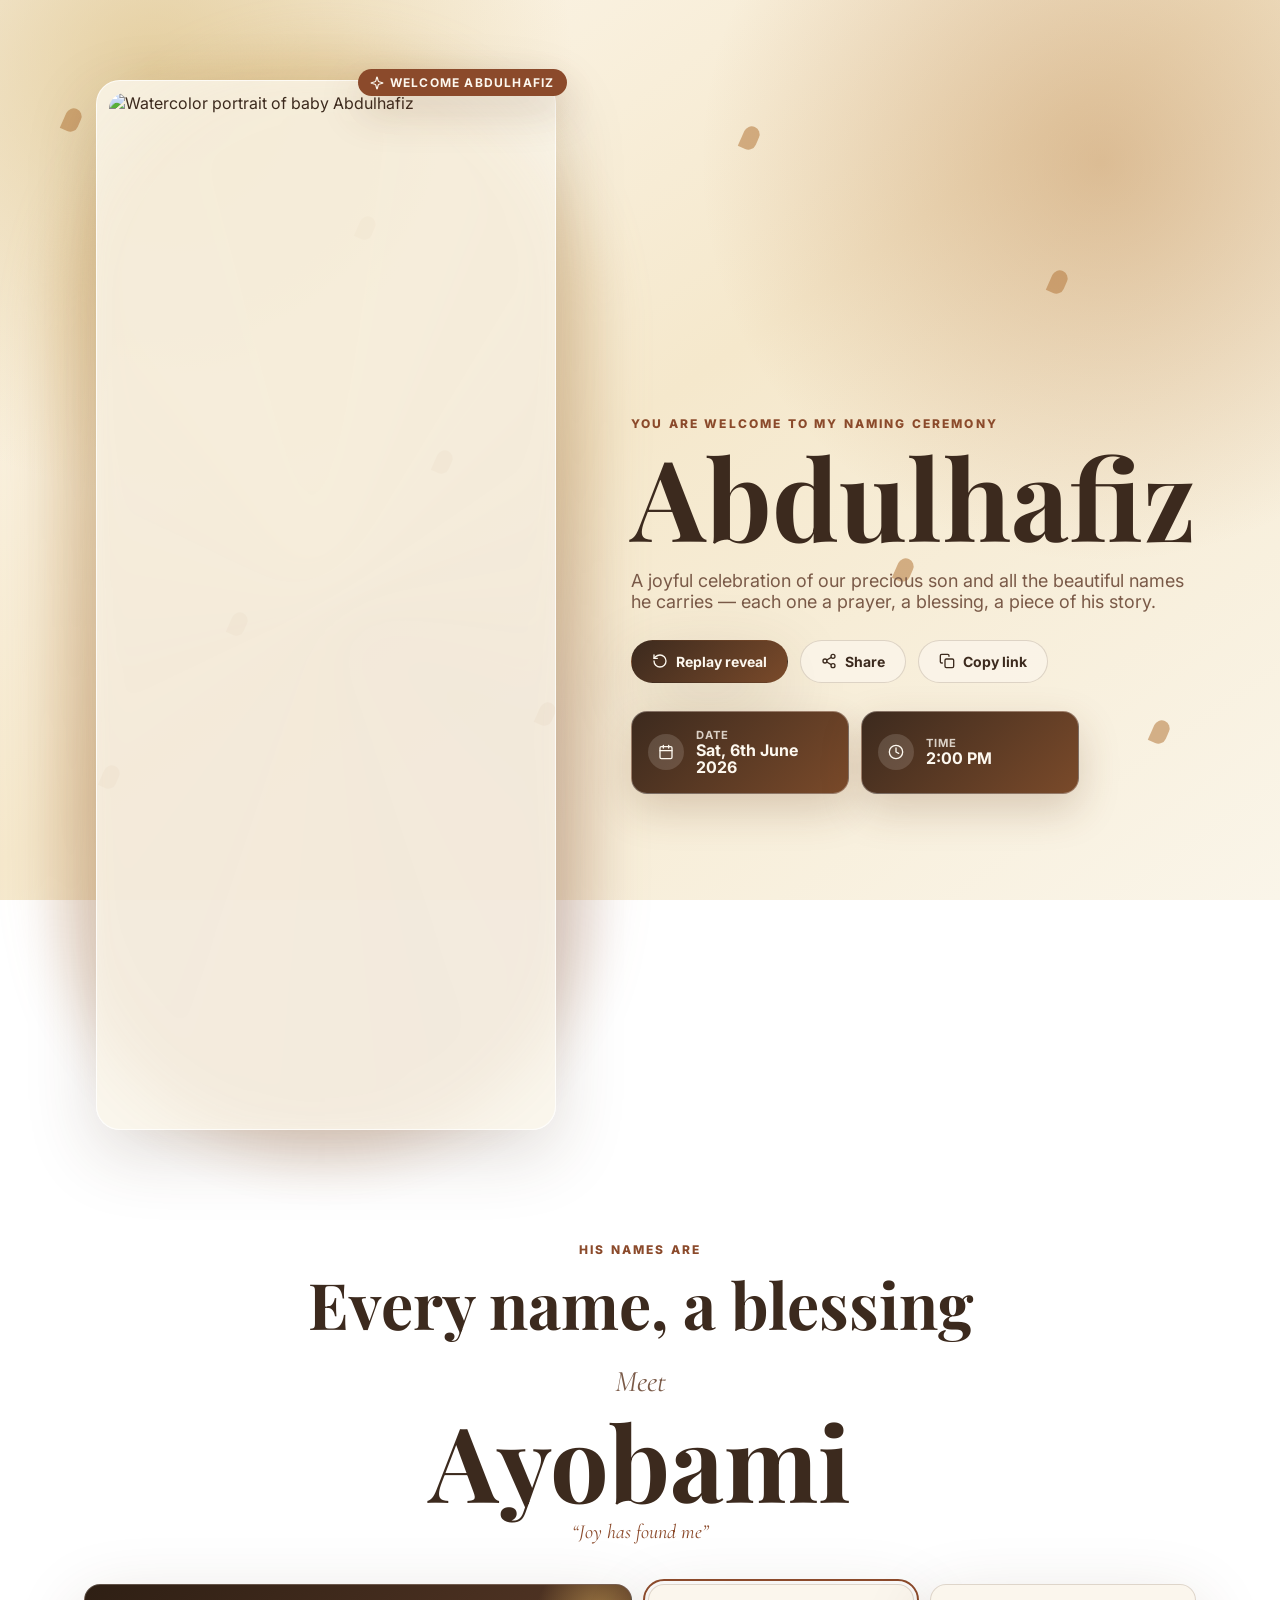
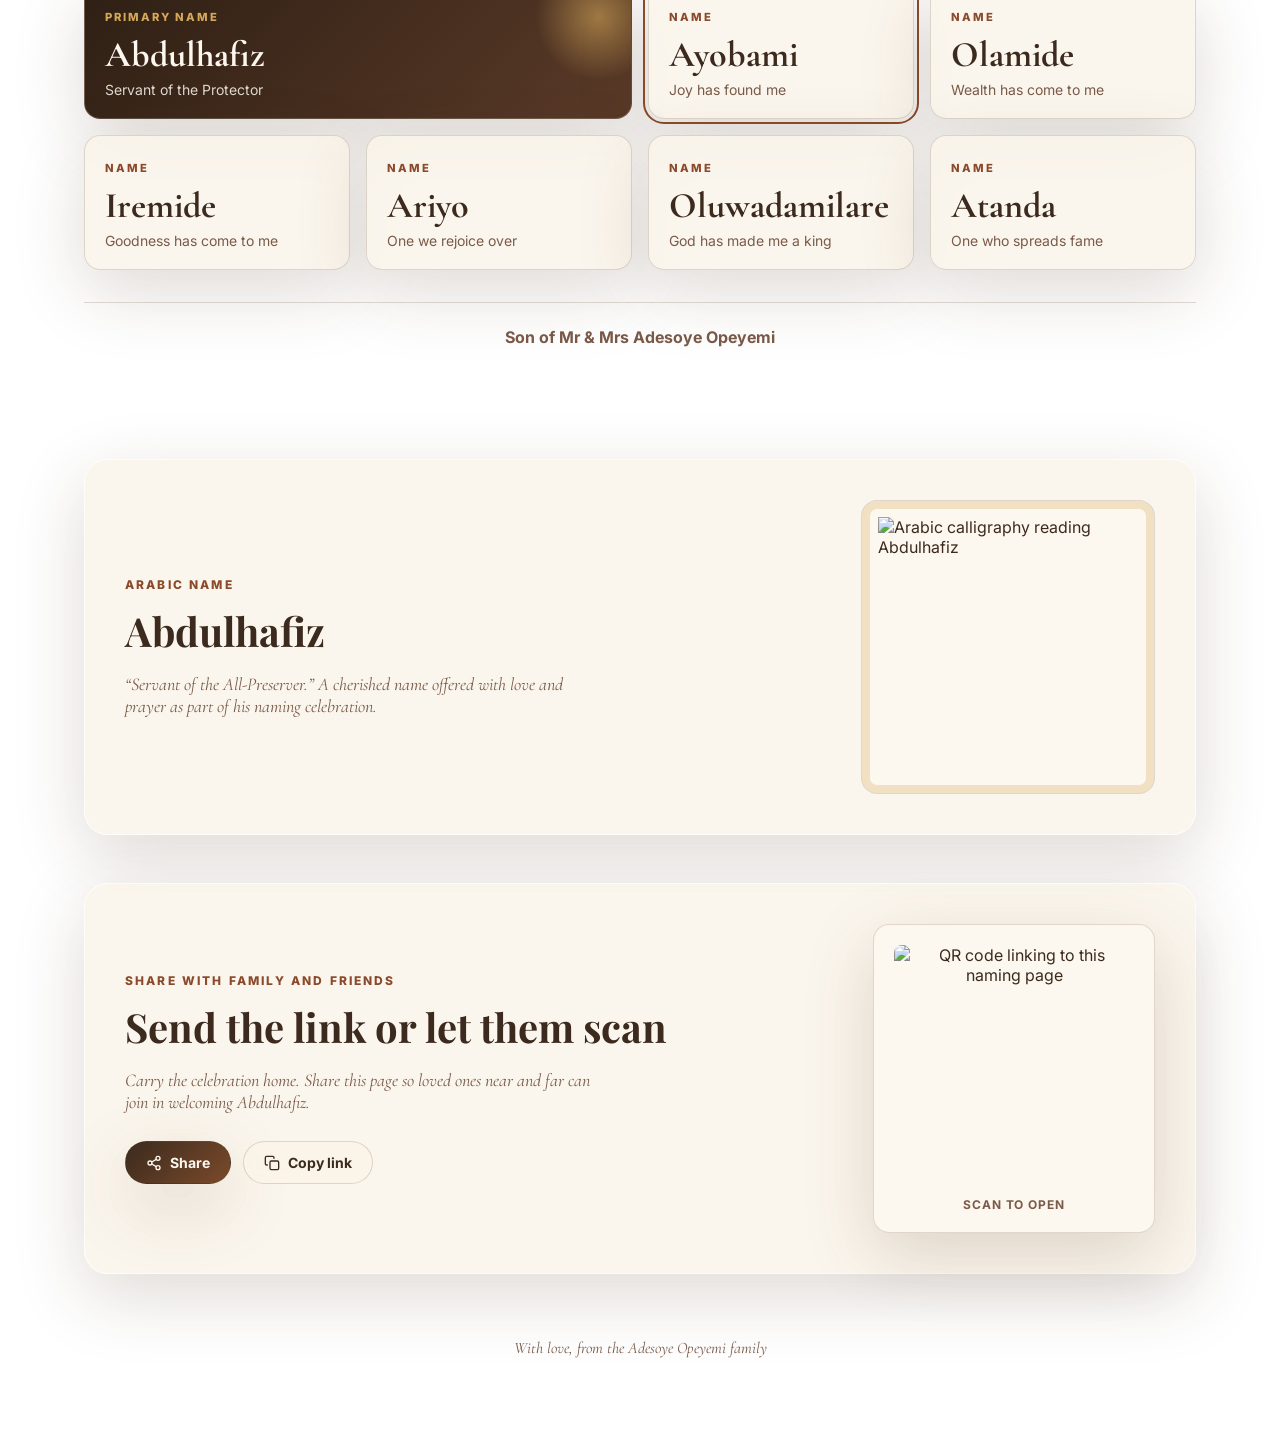
==== index.html @ 9ccbee79 "Add files via upload" ====
<!doctype html>
<html lang="en">
  <head>
    <meta charset="utf-8" />
    <meta name="viewport" content="width=device-width, initial-scale=1" />
    <title>Abdulhafiz — A Naming Ceremony</title>
    <meta name="description" content="You are welcome to Abdulhafiz's naming ceremony. Discover every beautiful name he carries." />
    <meta property="og:title" content="Abdulhafiz — A Naming Ceremony" />
    <meta property="og:description" content="Celebrating our precious son and all the beautiful names he carries." />
    <meta property="og:type" content="website" />

    <link rel="preconnect" href="https://fonts.googleapis.com" />
    <link rel="preconnect" href="https://fonts.gstatic.com" crossorigin />
    <link rel="stylesheet" href="https://fonts.googleapis.com/css2?family=Cormorant+Garamond:wght@500;600;700&family=Inter:wght@400;500;600;700;800&family=Playfair+Display:wght@600;700;800&display=swap" />
    <link rel="stylesheet" href="styles.css" />
  </head>
  <body>
    <main class="page">
      <!-- floating petals -->
      <div class="petals" aria-hidden="true">
        <span class="petal" style="left:5%;top:12%;animation-delay:0s"></span>
        <span class="petal" style="left:18%;top:68%;animation-delay:-3s"></span>
        <span class="petal" style="left:28%;top:24%;animation-delay:-8s"></span>
        <span class="petal" style="left:42%;top:78%;animation-delay:-2s"></span>
        <span class="petal" style="left:58%;top:14%;animation-delay:-6s"></span>
        <span class="petal" style="left:70%;top:62%;animation-delay:-1s"></span>
        <span class="petal" style="left:82%;top:30%;animation-delay:-5s"></span>
        <span class="petal" style="left:90%;top:80%;animation-delay:-9s"></span>
        <span class="petal" style="left:34%;top:50%;animation-delay:-4s"></span>
        <span class="petal" style="left:8%;top:85%;animation-delay:-7s"></span>
      </div>

      <div class="container">
        <!-- HERO -->
        <section class="hero">
          <div class="portrait anim-float-in">
            <div class="portrait-ring anim-ring" aria-hidden="true"></div>
            <div class="portrait-card">
              <img src="assets/baby-portrait.jpg" alt="Watercolor portrait of baby Abdulhafiz" width="768" height="1024" />
              <div class="welcome-badge">
                <svg viewBox="0 0 24 24" fill="none" stroke="currentColor" stroke-width="2" stroke-linecap="round" stroke-linejoin="round" width="14" height="14"><path d="M9.937 15.5A2 2 0 0 0 8.5 14.063l-6.135-1.582a.5.5 0 0 1 0-.962L8.5 9.936A2 2 0 0 0 9.937 8.5l1.582-6.135a.5.5 0 0 1 .963 0L14.063 8.5A2 2 0 0 0 15.5 9.937l6.135 1.581a.5.5 0 0 1 0 .964L15.5 14.063a2 2 0 0 0-1.437 1.437l-1.582 6.135a.5.5 0 0 1-.963 0z"/></svg>
                Welcome Abdulhafiz
              </div>
            </div>
          </div>

          <div class="hero-copy anim-fade-up" style="animation-delay:240ms">
            <p class="eyebrow">You are welcome to my naming ceremony</p>
            <h1 class="hero-title">Abdulhafiz</h1>
            <p class="lede">
              A joyful celebration of our precious son and all the beautiful names he carries —
              each one a prayer, a blessing, a piece of his story.
            </p>

            <div class="cta-row">
              <button id="replayBtn" class="btn btn-primary">
                <svg viewBox="0 0 24 24" fill="none" stroke="currentColor" stroke-width="2" stroke-linecap="round" stroke-linejoin="round" width="16" height="16"><path d="M3 12a9 9 0 1 0 9-9 9.75 9.75 0 0 0-6.74 2.74L3 8"/><path d="M3 3v5h5"/></svg>
                Replay reveal
              </button>
              <button id="shareBtn" class="btn btn-ghost">
                <svg viewBox="0 0 24 24" fill="none" stroke="currentColor" stroke-width="2" stroke-linecap="round" stroke-linejoin="round" width="16" height="16"><circle cx="18" cy="5" r="3"/><circle cx="6" cy="12" r="3"/><circle cx="18" cy="19" r="3"/><line x1="8.59" y1="13.51" x2="15.42" y2="17.49"/><line x1="15.41" y1="6.51" x2="8.59" y2="10.49"/></svg>
                Share
              </button>
              <button id="copyBtn" class="btn btn-ghost">
                <svg viewBox="0 0 24 24" fill="none" stroke="currentColor" stroke-width="2" stroke-linecap="round" stroke-linejoin="round" width="16" height="16"><rect x="9" y="9" width="13" height="13" rx="2" ry="2"/><path d="M5 15H4a2 2 0 0 1-2-2V4a2 2 0 0 1 2-2h9a2 2 0 0 1 2 2v1"/></svg>
                Copy link
              </button>
            </div>

            <div class="event-row">
              <div class="event-chip">
                <span class="event-icon">
                  <svg viewBox="0 0 24 24" fill="none" stroke="currentColor" stroke-width="2" stroke-linecap="round" stroke-linejoin="round" width="16" height="16"><rect x="3" y="4" width="18" height="18" rx="2"/><path d="M16 2v4M8 2v4M3 10h18"/></svg>
                </span>
                <div>
                  <span class="event-label">Date</span>
                  <strong class="event-value">Sat, 6th June 2026</strong>
                </div>
              </div>
              <div class="event-chip">
                <span class="event-icon">
                  <svg viewBox="0 0 24 24" fill="none" stroke="currentColor" stroke-width="2" stroke-linecap="round" stroke-linejoin="round" width="16" height="16"><circle cx="12" cy="12" r="10"/><polyline points="12 6 12 12 16 14"/></svg>
                </span>
                <div>
                  <span class="event-label">Time</span>
                  <strong class="event-value">2:00 PM</strong>
                </div>
              </div>
            </div>
          </div>
        </section>

        <!-- NAMES -->
        <section class="names-section" aria-labelledby="names-title">
          <div class="section-head">
            <p class="eyebrow">His names are</p>
            <h2 id="names-title" class="section-title">Every name, a blessing</h2>
          </div>

          <div class="name-spotlight" aria-live="polite">
            <span class="meet">Meet</span>
            <strong id="activeName" class="active-name anim-name-pop">Abdulhafiz</strong>
            <span id="activeMeaning" class="active-meaning anim-fade-up">&ldquo;Servant of the Protector&rdquo;</span>
          </div>

          <div id="nameGrid" class="name-grid"></div>

          <p class="parents">Son of Mr &amp; Mrs Adesoye Opeyemi</p>
        </section>

        <!-- ARABIC -->
        <section class="card-section anim-fade-up" aria-labelledby="arabic-title">
          <div>
            <p class="eyebrow">Arabic name</p>
            <h2 id="arabic-title" class="card-title">Abdulhafiz</h2>
            <p class="card-lede">
              &ldquo;Servant of the All-Preserver.&rdquo; A cherished name offered with love and prayer
              as part of his naming celebration.
            </p>
          </div>
          <figure class="arabic-figure">
            <img src="assets/arabic-name.jpg" alt="Arabic calligraphy reading Abdulhafiz" width="260" height="260" loading="lazy" />
          </figure>
        </section>

        <!-- SHARE / QR -->
        <section class="card-section anim-fade-up" aria-labelledby="share-title">
          <div>
            <p class="eyebrow">Share with family and friends</p>
            <h2 id="share-title" class="card-title">Send the link or let them scan</h2>
            <p class="card-lede">
              Carry the celebration home. Share this page so loved ones near and far can join in
              welcoming Abdulhafiz.
            </p>
            <div class="cta-row">
              <button id="shareBtn2" class="btn btn-primary">
                <svg viewBox="0 0 24 24" fill="none" stroke="currentColor" stroke-width="2" stroke-linecap="round" stroke-linejoin="round" width="16" height="16"><circle cx="18" cy="5" r="3"/><circle cx="6" cy="12" r="3"/><circle cx="18" cy="19" r="3"/><line x1="8.59" y1="13.51" x2="15.42" y2="17.49"/><line x1="15.41" y1="6.51" x2="8.59" y2="10.49"/></svg>
                Share
              </button>
              <button id="copyBtn2" class="btn btn-ghost">
                <svg viewBox="0 0 24 24" fill="none" stroke="currentColor" stroke-width="2" stroke-linecap="round" stroke-linejoin="round" width="16" height="16"><rect x="9" y="9" width="13" height="13" rx="2" ry="2"/><path d="M5 15H4a2 2 0 0 1-2-2V4a2 2 0 0 1 2-2h9a2 2 0 0 1 2 2v1"/></svg>
                Copy link
              </button>
            </div>
          </div>
          <div class="qr-card">
            <img id="qrImg" alt="QR code linking to this naming page" width="240" height="240" loading="lazy" />
            <p class="qr-caption">Scan to open</p>
          </div>
        </section>

        <footer class="footer">
          <p>With love, from the Adesoye Opeyemi family</p>
        </footer>
      </div>

      <!-- toast -->
      <div id="toast" class="toast" role="status" aria-live="polite"></div>
    </main>

    <script src="script.js"></script>
  </body>
</html>
---- styles.css ----
/* ============================================================
   Abdulhafiz — A Naming Ceremony  |  styles.css
   GitHub Pages safe: all oklch() replaced with hex / rgba
   ============================================================ */

:root {
  --radius: 1rem;

  /* oklch(0.985 0.025 85)  → warm cream */
  --background: #fdf8ef;
  /* oklch(0.28 0.04 40)    → deep brown-ink */
  --foreground: #3c2a1e;
  /* oklch(0.98 0.018 80)   → card cream */
  --card: #faf5e9;
  /* oklch(0.62 0.16 35)    → warm brown-primary */
  --primary: #8b4a2b;
  /* oklch(0.985 0.02 85)   → primary foreground */
  --primary-foreground: #fdf8ef;
  /* oklch(0.86 0.13 90)    → golden secondary */
  --secondary: #d4a85a;
  /* oklch(0.48 0.04 40)    → muted text */
  --muted-foreground: #7a5a48;
  /* oklch(0.5 0.04 40 / 0.18) → border */
  --border: rgba(90, 60, 40, 0.18);
  --ink: #3c2a1e;
  --cream: #fdf8ef;

  --gradient-warm: linear-gradient(145deg, #fdf8ef 0%, #f5e8cc 48%, #faf5e9 100%);
  --gradient-ink: linear-gradient(135deg, #3c2a1e 0%, #7a4a2a 100%);
  --gradient-featured: linear-gradient(135deg, #2e1f14 0%, #5a3a28 100%);
  --shadow-soft: 0 22px 70px rgba(80, 50, 30, 0.18);
  --shadow-warm: 0 16px 40px rgba(110, 65, 30, 0.22);

  --font-display: "Playfair Display", Georgia, serif;
  --font-serif: "Cormorant Garamond", Georgia, serif;
  --font-sans: Inter, system-ui, sans-serif;
}

* { box-sizing: border-box; }
html, body { margin: 0; padding: 0; }

body {
  min-height: 100vh;
  font-family: var(--font-sans);
  color: var(--foreground);
  background:
    radial-gradient(circle at 12% 8%, rgba(210, 175, 100, 0.55), transparent 420px),
    radial-gradient(circle at 86% 18%, rgba(180, 120, 60, 0.40), transparent 400px),
    var(--gradient-warm);
  background-attachment: fixed;
  -webkit-font-smoothing: antialiased;
}

.page { position: relative; min-height: 100vh; overflow: hidden; }

.container {
  position: relative;
  z-index: 10;
  max-width: 72rem;
  margin: 0 auto;
  padding: 2.5rem 1.25rem;
}
@media (min-width: 640px)  { .container { padding: 3.5rem 1.25rem; } }
@media (min-width: 1024px) { .container { padding: 5rem 1.25rem; } }

.eyebrow {
  margin: 0 0 0.75rem;
  font-size: 0.75rem;
  font-weight: 800;
  letter-spacing: 0.18em;
  text-transform: uppercase;
  color: var(--primary);
}

/* ── HERO ── */
.hero {
  display: grid;
  grid-template-columns: 1fr;
  gap: 2.5rem;
  align-items: center;
}
@media (min-width: 1024px) {
  .hero { grid-template-columns: 1.05fr 1fr; gap: 4rem; }
}

.portrait { position: relative; order: 2; }
@media (min-width: 1024px) { .portrait { order: 1; } }

.portrait-ring {
  position: absolute;
  inset: -1.5rem;
  z-index: -1;
  border-radius: 9999px;
  background: conic-gradient(
    from 0deg,
    rgba(212, 168, 90, 0.35),
    rgba(139, 74, 43, 0.25),
    rgba(180, 120, 60, 0.30),
    rgba(212, 168, 90, 0.35)
  );
  filter: blur(28px);
}

.portrait-card {
  position: relative;
  margin: 0 auto;
  width: 100%;
  max-width: 460px;
  padding: 0.75rem;
  border: 1px solid rgba(255, 255, 255, 0.7);
  border-radius: 1.5rem;
  background: rgba(250, 245, 233, 0.85);
  backdrop-filter: blur(8px);
  -webkit-backdrop-filter: blur(8px);
  box-shadow: var(--shadow-soft);
}
.portrait-card img {
  width: 100%;
  aspect-ratio: 3 / 4;
  object-fit: cover;
  border-radius: 1rem;
  display: block;
}

.welcome-badge {
  position: absolute;
  top: -0.75rem;
  right: -0.75rem;
  display: inline-flex;
  align-items: center;
  gap: 0.375rem;
  padding: 0.375rem 0.75rem;
  border-radius: 9999px;
  background: var(--primary);
  color: var(--primary-foreground);
  font-size: 0.75rem;
  font-weight: 700;
  letter-spacing: 0.1em;
  text-transform: uppercase;
  box-shadow: var(--shadow-warm);
}

.hero-copy { order: 1; }
@media (min-width: 1024px) { .hero-copy { order: 2; } }

.hero-title {
  margin: 0;
  font-family: var(--font-display);
  font-size: clamp(3.2rem, 9vw, 7rem);
  font-weight: 700;
  line-height: 0.95;
  color: var(--ink);
}

.lede {
  margin: 1.25rem 0 0;
  max-width: 60ch;
  font-size: 1rem;
  color: var(--muted-foreground);
}
@media (min-width: 640px) { .lede { font-size: 1.125rem; } }

.cta-row {
  display: flex;
  flex-wrap: wrap;
  gap: 0.75rem;
  margin-top: 1.75rem;
}

.btn {
  display: inline-flex;
  align-items: center;
  gap: 0.5rem;
  padding: 0.75rem 1.25rem;
  border-radius: 9999px;
  font-size: 0.875rem;
  font-weight: 700;
  cursor: pointer;
  border: 1px solid transparent;
  transition: transform 0.18s ease, box-shadow 0.18s ease, background 0.18s ease;
  font-family: inherit;
}
.btn:hover  { transform: translateY(-2px); }
.btn:active { transform: translateY(0); }

.btn-primary {
  background: var(--gradient-ink);
  color: var(--cream);
  box-shadow: var(--shadow-soft);
}
.btn-primary:hover { box-shadow: var(--shadow-warm); }

.btn-ghost {
  background: rgba(250, 245, 233, 0.82);
  color: var(--foreground);
  border-color: var(--border);
  backdrop-filter: blur(8px);
  -webkit-backdrop-filter: blur(8px);
}
.btn-ghost:hover { background: var(--card); }

.event-row {
  display: grid;
  grid-template-columns: repeat(2, minmax(0, 1fr));
  gap: 0.75rem;
  margin-top: 1.75rem;
  max-width: 28rem;
}

.event-chip {
  display: flex;
  align-items: center;
  gap: 0.75rem;
  padding: 1rem;
  border-radius: 1rem;
  border: 1px solid rgba(255, 255, 255, 0.3);
  background: var(--gradient-ink);
  color: var(--cream);
  box-shadow: var(--shadow-warm);
}

.event-icon {
  display: grid;
  place-items: center;
  width: 2.25rem;
  height: 2.25rem;
  border-radius: 9999px;
  background: rgba(253, 248, 239, 0.15);
  flex-shrink: 0;
}

.event-label {
  display: block;
  font-size: 0.7rem;
  font-weight: 700;
  letter-spacing: 0.1em;
  text-transform: uppercase;
  opacity: 0.8;
}
.event-value {
  display: block;
  font-size: 0.875rem;
  font-weight: 700;
  line-height: 1.1;
}
@media (min-width: 640px) { .event-value { font-size: 1rem; } }

/* ── NAMES ── */
.names-section { margin-top: 5rem; }
@media (min-width: 640px) { .names-section { margin-top: 7rem; } }

.section-head { text-align: center; margin-bottom: 1.5rem; }
.section-title {
  margin: 0.5rem 0 0;
  font-family: var(--font-display);
  font-weight: 700;
  font-size: clamp(2.2rem, 5vw, 4rem);
  line-height: 1.1;
  color: var(--ink);
}

.name-spotlight {
  display: flex;
  flex-direction: column;
  align-items: center;
  text-align: center;
  gap: 0.5rem;
  margin-bottom: 2.5rem;
}

.meet {
  font-family: var(--font-serif);
  font-style: italic;
  color: var(--muted-foreground);
  font-size: 1.5rem;
}
@media (min-width: 640px) { .meet { font-size: 1.875rem; } }

.active-name {
  display: block;
  font-family: var(--font-display);
  font-weight: 700;
  font-size: clamp(3rem, 9vw, 6.5rem);
  line-height: 1;
  color: var(--ink);
}

.active-meaning {
  display: block;
  max-width: 28rem;
  font-family: var(--font-serif);
  font-style: italic;
  color: var(--primary);
  font-size: 1.125rem;
}
@media (min-width: 640px) { .active-meaning { font-size: 1.25rem; } }

.name-grid {
  display: grid;
  grid-template-columns: 1fr;
  gap: 1rem;
}
@media (min-width: 640px)  { .name-grid { grid-template-columns: repeat(2, 1fr); } }
@media (min-width: 1024px) { .name-grid { grid-template-columns: repeat(4, 1fr); } }

.name-card {
  position: relative;
  overflow: hidden;
  padding: 1.25rem;
  border-radius: 1rem;
  border: 1px solid var(--border);
  background: rgba(250, 245, 233, 0.82);
  color: var(--foreground);
  backdrop-filter: blur(8px);
  -webkit-backdrop-filter: blur(8px);
  box-shadow: var(--shadow-soft);
  transition: transform 0.2s ease;
}
.name-card:hover { transform: translateY(-4px); }

.name-card.primary {
  border-color: rgba(255, 255, 255, 0.2);
  color: var(--cream);
  background: var(--gradient-featured);
}
@media (min-width: 640px)  { .name-card.primary { grid-column: span 2; } }
@media (min-width: 1024px) { .name-card.primary { grid-column: span 2; } }

.name-card.active {
  outline: 2px solid var(--primary);
  outline-offset: 3px;
}

.name-card-eyebrow {
  font-size: 0.7rem;
  font-weight: 800;
  letter-spacing: 0.18em;
  text-transform: uppercase;
  color: var(--primary);
}
.name-card.primary .name-card-eyebrow { color: var(--secondary); }

.name-card-title {
  margin: 0.75rem 0 0;
  font-family: var(--font-serif);
  font-size: 1.875rem;
  line-height: 1;
  color: var(--ink);
}
@media (min-width: 640px) { .name-card-title { font-size: 2.25rem; } }
.name-card.primary .name-card-title { color: var(--cream); }

.name-card-meaning {
  margin: 0.5rem 0 0;
  font-size: 0.875rem;
  color: var(--muted-foreground);
}
.name-card.primary .name-card-meaning { color: rgba(253, 248, 239, 0.85); }

.name-card.primary::before {
  content: "";
  position: absolute;
  top: -2rem;
  right: -2rem;
  width: 8rem;
  height: 8rem;
  border-radius: 9999px;
  background: radial-gradient(circle, rgba(212, 168, 90, 0.6), transparent 70%);
  animation: shimmer 4s ease-in-out infinite;
}

.parents {
  margin: 2rem 0 0;
  padding-top: 1.5rem;
  border-top: 1px solid var(--border);
  text-align: center;
  font-weight: 700;
  color: var(--muted-foreground);
}

/* ── CARD SECTIONS (Arabic + Share) ── */
.card-section {
  display: grid;
  grid-template-columns: 1fr;
  gap: 2rem;
  align-items: center;
  margin-top: 3rem;
  padding: 1.5rem;
  border-radius: 1.5rem;
  border: 1px solid rgba(255, 255, 255, 0.6);
  background: rgba(250, 245, 233, 0.82);
  backdrop-filter: blur(8px);
  -webkit-backdrop-filter: blur(8px);
  box-shadow: var(--shadow-soft);
}
@media (min-width: 640px) { .card-section { padding: 2.5rem; } }
@media (min-width: 768px) { .card-section { grid-template-columns: 1fr auto; } }

.names-section + .card-section { margin-top: 5rem; }
@media (min-width: 640px) { .names-section + .card-section { margin-top: 7rem; } }

.card-title {
  margin: 0.5rem 0 0;
  font-family: var(--font-display);
  font-weight: 700;
  font-size: 2rem;
  color: var(--ink);
}
@media (min-width: 640px) { .card-title { font-size: 2.5rem; } }

.card-lede {
  margin: 1rem 0 0;
  max-width: 60ch;
  font-family: var(--font-serif);
  font-style: italic;
  color: var(--muted-foreground);
  font-size: 1.125rem;
}

.arabic-figure {
  margin: 0;
  justify-self: center;
  padding: 1rem;
  border-radius: 1rem;
  border: 1px solid var(--border);
  background: var(--cream);
  box-shadow: inset 0 0 0 8px rgba(212, 168, 90, 0.30);
}
.arabic-figure img {
  width: 220px;
  height: 220px;
  object-fit: contain;
  display: block;
}
@media (min-width: 640px) {
  .arabic-figure img { width: 260px; height: 260px; }
}

.qr-card {
  justify-self: center;
  padding: 1.25rem;
  border-radius: 1rem;
  border: 1px solid var(--border);
  background: var(--cream);
  text-align: center;
  box-shadow: var(--shadow-soft);
}
.qr-card img {
  width: 200px;
  height: 200px;
  border-radius: 0.5rem;
  display: block;
}
@media (min-width: 640px) {
  .qr-card img { width: 240px; height: 240px; }
}

.qr-caption {
  margin: 0.75rem 0 0;
  font-size: 0.75rem;
  font-weight: 700;
  letter-spacing: 0.08em;
  text-transform: uppercase;
  color: var(--muted-foreground);
}

.footer {
  margin-top: 4rem;
  text-align: center;
  color: var(--muted-foreground);
}
.footer p {
  margin: 0;
  font-family: var(--font-serif);
  font-style: italic;
  font-size: 1rem;
}

/* ── Floating Petals ── */
.petals {
  position: fixed;
  inset: 0;
  z-index: 0;
  pointer-events: none;
}
.petal {
  position: absolute;
  width: 16px;
  height: 24px;
  border-radius: 999px 999px 999px 0;
  background: rgba(180, 120, 60, 0.55);
  transform: rotate(24deg);
  animation: drift 12s linear infinite;
}

/* ── Toast ── */
.toast {
  position: fixed;
  top: 1.5rem;
  left: 50%;
  transform: translateX(-50%) translateY(-20px);
  padding: 0.75rem 1.25rem;
  border-radius: 9999px;
  background: var(--ink);
  color: var(--cream);
  font-size: 0.875rem;
  font-weight: 600;
  box-shadow: var(--shadow-warm);
  opacity: 0;
  pointer-events: none;
  transition: opacity 0.25s ease, transform 0.25s ease;
  z-index: 100;
}
.toast.show {
  opacity: 1;
  transform: translateX(-50%) translateY(0);
}

/* ── Keyframe Animations ── */
@keyframes float-in {
  from { opacity: 0; transform: translateY(34px) scale(0.96); }
  to   { opacity: 1; transform: translateY(0)    scale(1); }
}
@keyframes fade-up {
  from { opacity: 0; transform: translateY(18px); }
  to   { opacity: 1; transform: translateY(0); }
}
@keyframes name-pop {
  0%   { opacity: 0; transform: translateY(22px) scale(0.92); filter: blur(4px); }
  100% { opacity: 1; transform: translateY(0)    scale(1);    filter: blur(0); }
}
@keyframes drift {
  0%        { opacity: 0; transform: translate3d(0, -22px, 0) rotate(18deg); }
  16%, 78%  { opacity: 1; }
  100%      { opacity: 0; transform: translate3d(36px, 120px, 0) rotate(150deg); }
}
@keyframes shimmer {
  0%, 100% { opacity: 0.55; transform: scale(1); }
  50%      { opacity: 1;    transform: scale(1.08); }
}
@keyframes ring-rotate {
  to { transform: rotate(360deg); }
}

.anim-float-in { animation: float-in 780ms cubic-bezier(0.16, 1, 0.3, 1) both; }
.anim-fade-up  { animation: fade-up  700ms cubic-bezier(0.16, 1, 0.3, 1) both; }
.anim-name-pop { animation: name-pop 600ms cubic-bezier(0.16, 1, 0.3, 1) both; }
.anim-ring     { animation: ring-rotate 60s linear infinite; }

@media (prefers-reduced-motion: reduce) {
  *, *::before, *::after {
    animation-duration: 1ms !important;
    animation-iteration-count: 1 !important;
    transition-duration: 1ms !important;
  }
}
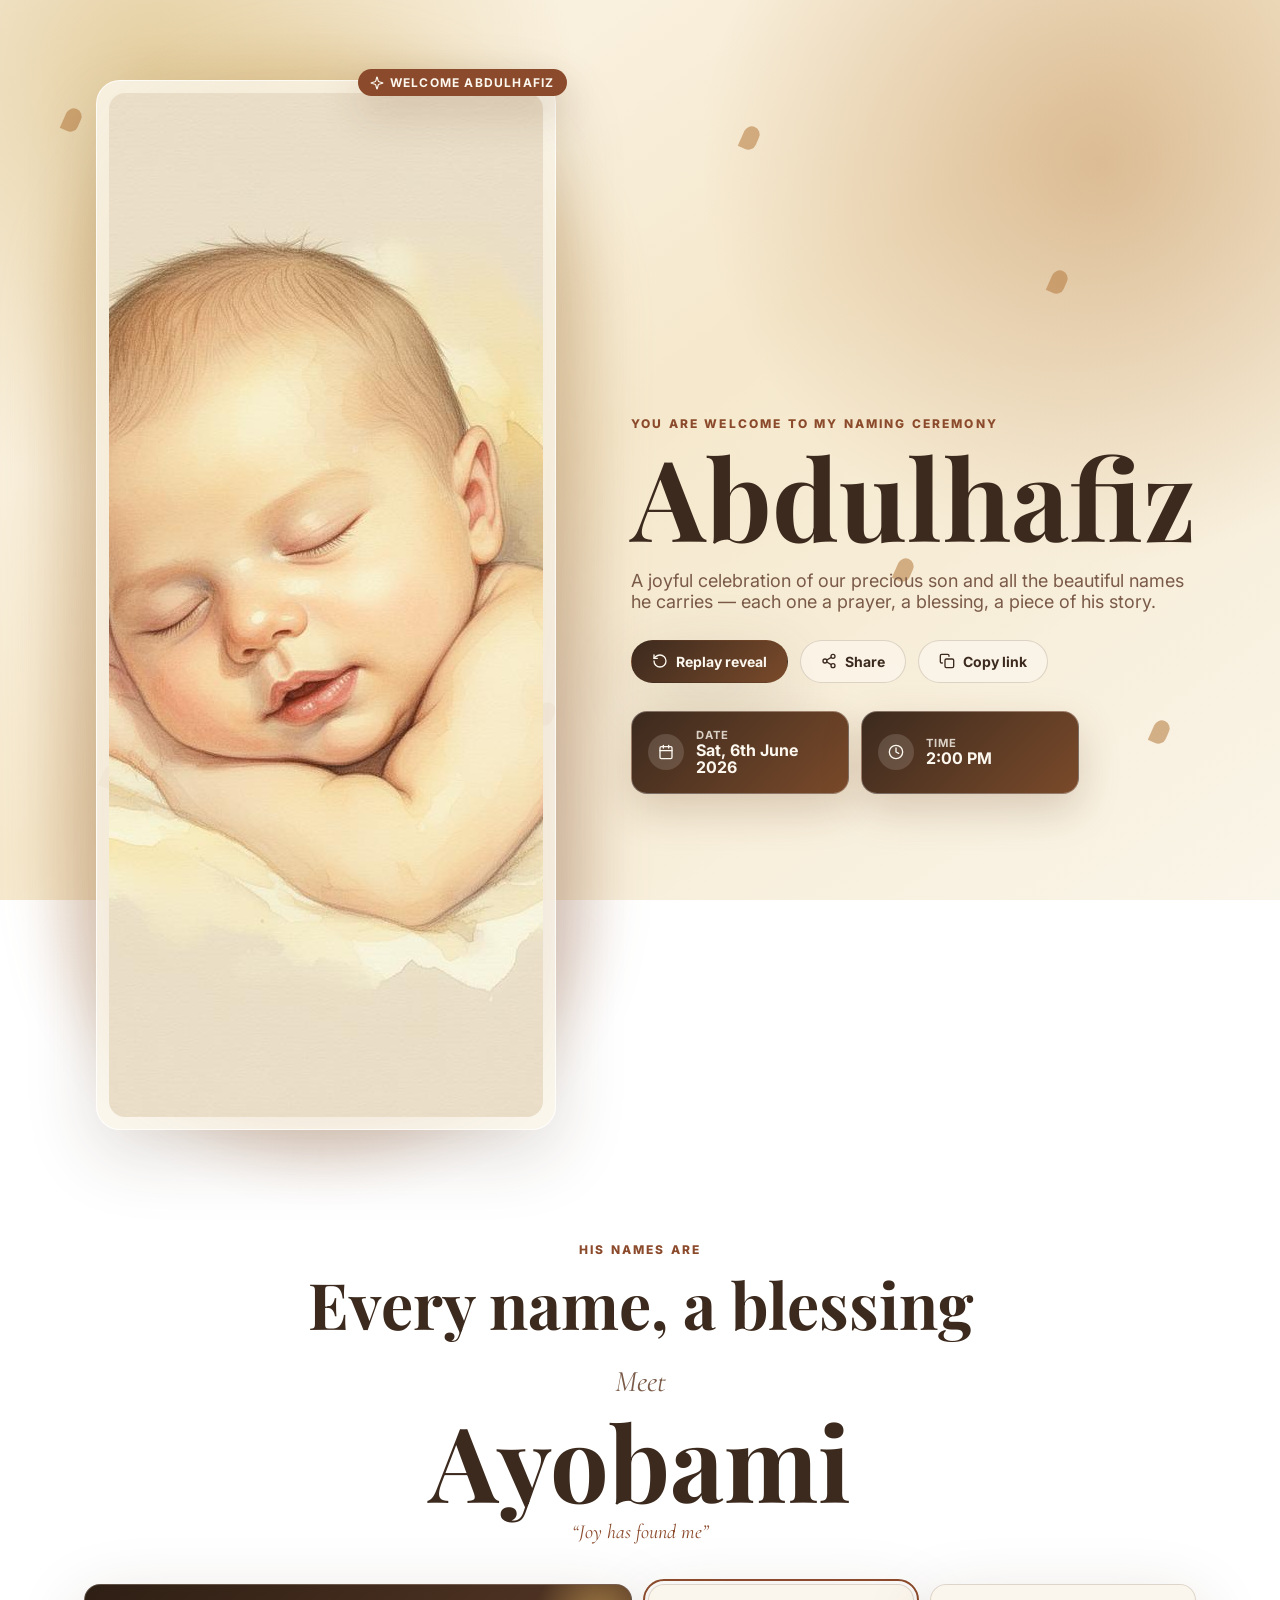
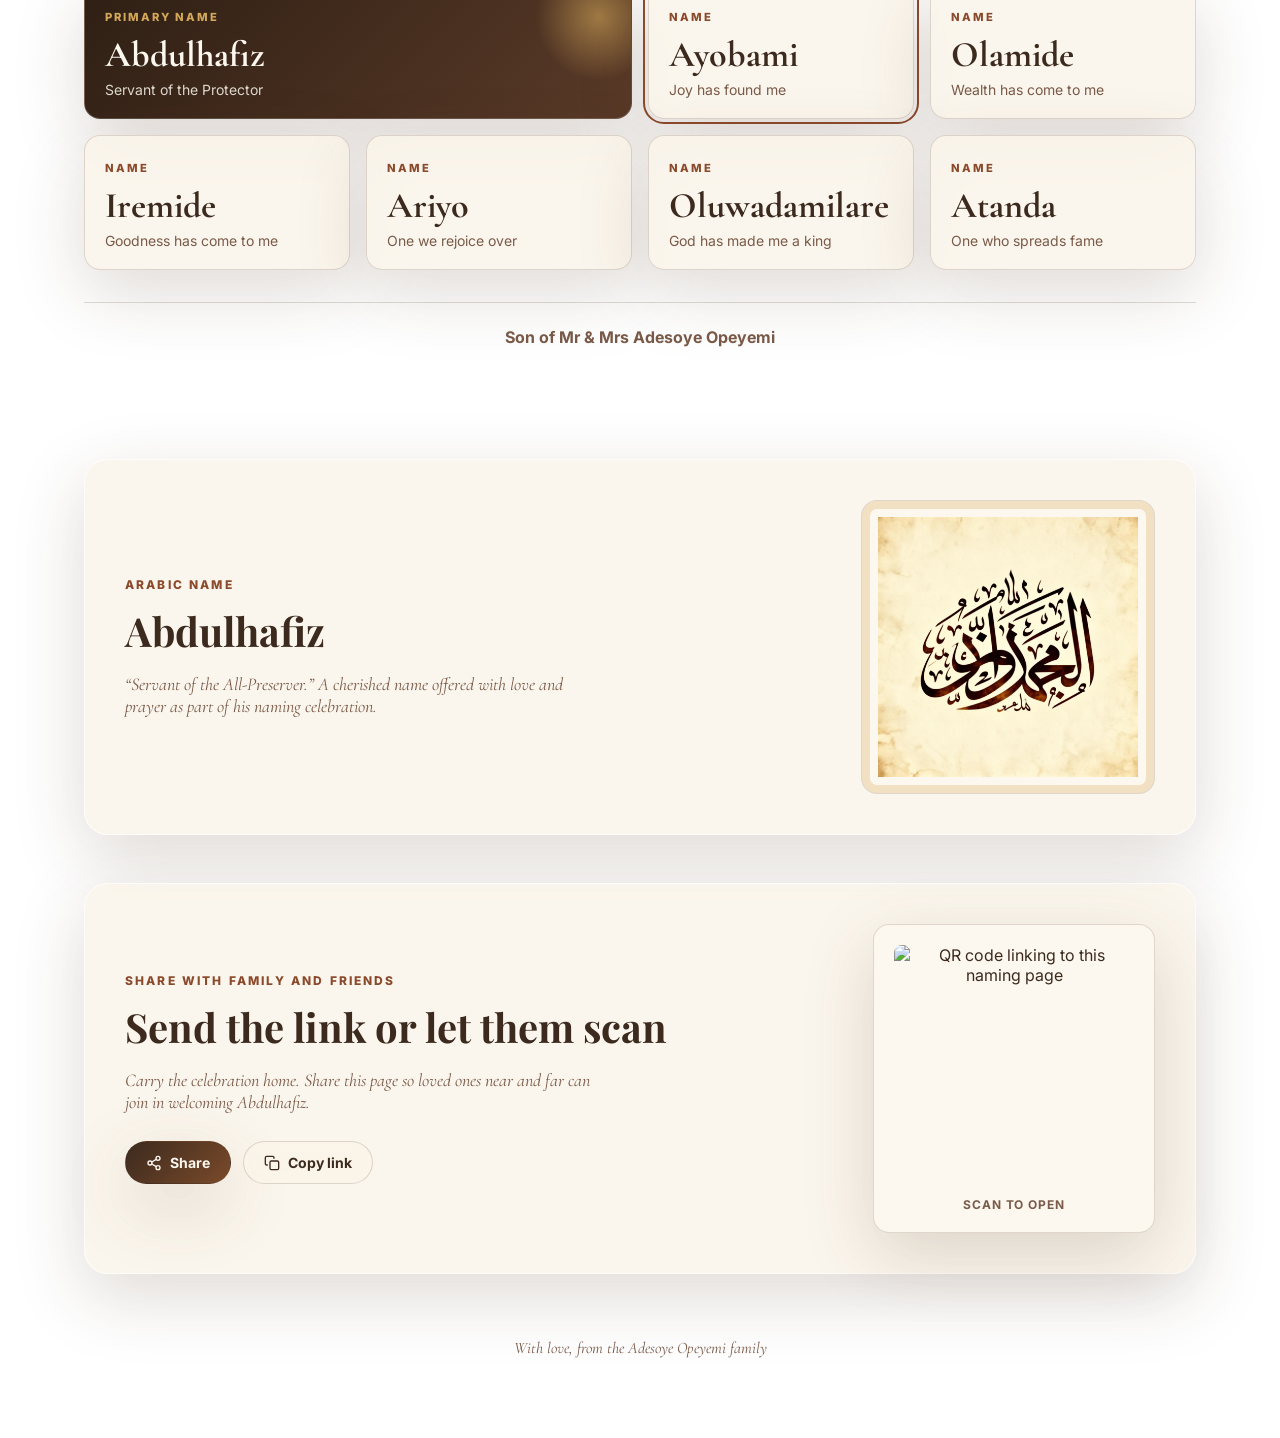
==== commit 48481507: "Update image source paths in index.html" ====
--- a/index.html
+++ b/index.html
@@ -36,7 +36,7 @@
           <div class="portrait anim-float-in">
             <div class="portrait-ring anim-ring" aria-hidden="true"></div>
             <div class="portrait-card">
-              <img src="assets/baby-portrait.jpg" alt="Watercolor portrait of baby Abdulhafiz" width="768" height="1024" />
+              <img src="baby-portrait.jpg" alt="Watercolor portrait of baby Abdulhafiz" width="768" height="1024" />
               <div class="welcome-badge">
                 <svg viewBox="0 0 24 24" fill="none" stroke="currentColor" stroke-width="2" stroke-linecap="round" stroke-linejoin="round" width="14" height="14"><path d="M9.937 15.5A2 2 0 0 0 8.5 14.063l-6.135-1.582a.5.5 0 0 1 0-.962L8.5 9.936A2 2 0 0 0 9.937 8.5l1.582-6.135a.5.5 0 0 1 .963 0L14.063 8.5A2 2 0 0 0 15.5 9.937l6.135 1.581a.5.5 0 0 1 0 .964L15.5 14.063a2 2 0 0 0-1.437 1.437l-1.582 6.135a.5.5 0 0 1-.963 0z"/></svg>
                 Welcome Abdulhafiz
@@ -119,7 +119,7 @@
             </p>
           </div>
           <figure class="arabic-figure">
-            <img src="assets/arabic-name.jpg" alt="Arabic calligraphy reading Abdulhafiz" width="260" height="260" loading="lazy" />
+            <img src="arabic-name.jpg" alt="Arabic calligraphy reading Abdulhafiz" width="260" height="260" loading="lazy" />
           </figure>
         </section>
 
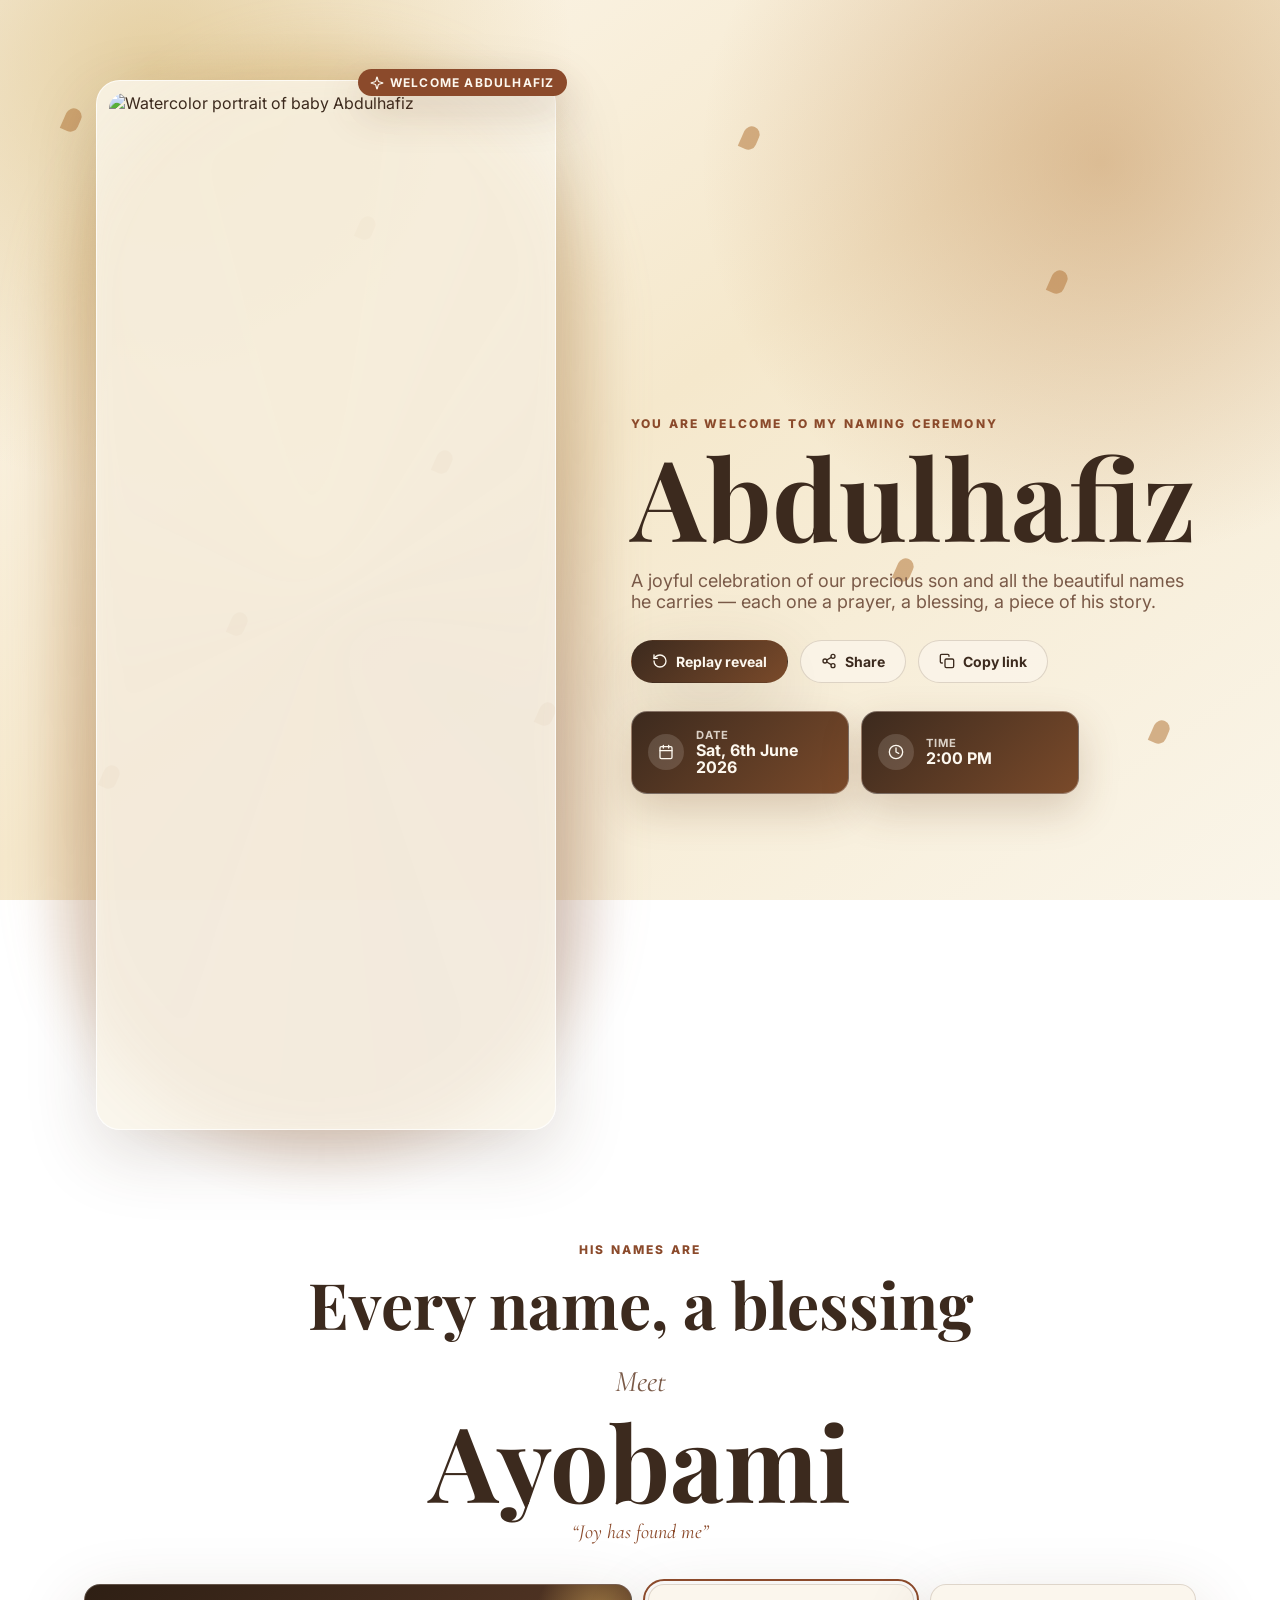
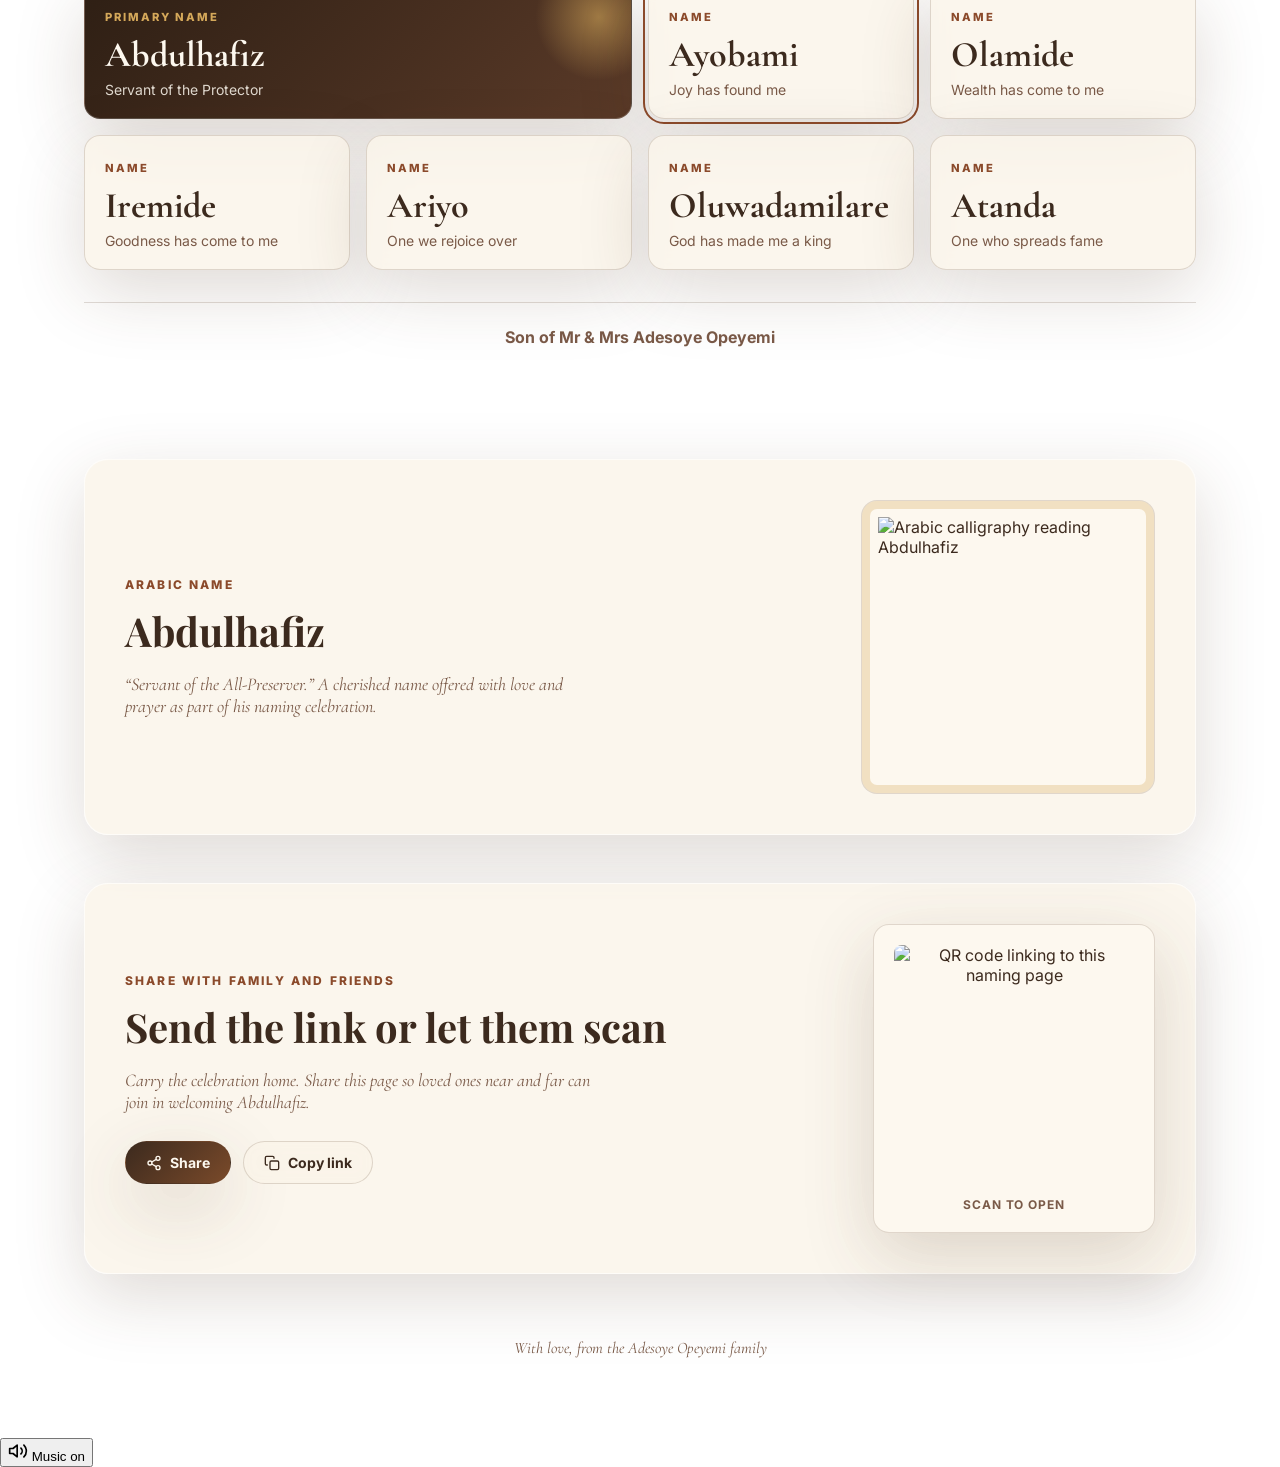
==== commit 0f9f2bec: "Update image paths and add music toggle feature" ====
--- a/index.html
+++ b/index.html
@@ -36,7 +36,7 @@
           <div class="portrait anim-float-in">
             <div class="portrait-ring anim-ring" aria-hidden="true"></div>
             <div class="portrait-card">
-              <img src="baby-portrait.jpg" alt="Watercolor portrait of baby Abdulhafiz" width="768" height="1024" />
+              <img src="assets/baby-portrait.jpg" alt="Watercolor portrait of baby Abdulhafiz" width="768" height="1024" />
               <div class="welcome-badge">
                 <svg viewBox="0 0 24 24" fill="none" stroke="currentColor" stroke-width="2" stroke-linecap="round" stroke-linejoin="round" width="14" height="14"><path d="M9.937 15.5A2 2 0 0 0 8.5 14.063l-6.135-1.582a.5.5 0 0 1 0-.962L8.5 9.936A2 2 0 0 0 9.937 8.5l1.582-6.135a.5.5 0 0 1 .963 0L14.063 8.5A2 2 0 0 0 15.5 9.937l6.135 1.581a.5.5 0 0 1 0 .964L15.5 14.063a2 2 0 0 0-1.437 1.437l-1.582 6.135a.5.5 0 0 1-.963 0z"/></svg>
                 Welcome Abdulhafiz
@@ -119,7 +119,7 @@
             </p>
           </div>
           <figure class="arabic-figure">
-            <img src="arabic-name.jpg" alt="Arabic calligraphy reading Abdulhafiz" width="260" height="260" loading="lazy" />
+            <img src="assets/arabic-name.jpg" alt="Arabic calligraphy reading Abdulhafiz" width="260" height="260" loading="lazy" />
           </figure>
         </section>
 
@@ -156,6 +156,28 @@
 
       <!-- toast -->
       <div id="toast" class="toast" role="status" aria-live="polite"></div>
+
+      <!-- background music -->
+      <audio id="bgAudio" src="assets/background.mp3" loop preload="auto"></audio>
+
+      <!-- music toggle button -->
+      <button id="musicBtn" class="music-btn" aria-label="Mute background music">
+        <span class="music-btn__icon" id="musicIcon">
+          <!-- speaker on -->
+          <svg id="iconOn" viewBox="0 0 24 24" fill="none" stroke="currentColor" stroke-width="2" stroke-linecap="round" stroke-linejoin="round" width="20" height="20">
+            <polygon points="11 5 6 9 2 9 2 15 6 15 11 19 11 5"/>
+            <path d="M15.54 8.46a5 5 0 0 1 0 7.07"/>
+            <path d="M19.07 4.93a10 10 0 0 1 0 14.14"/>
+          </svg>
+          <!-- speaker off -->
+          <svg id="iconOff" viewBox="0 0 24 24" fill="none" stroke="currentColor" stroke-width="2" stroke-linecap="round" stroke-linejoin="round" width="20" height="20" style="display:none">
+            <polygon points="11 5 6 9 2 9 2 15 6 15 11 19 11 5"/>
+            <line x1="23" y1="9" x2="17" y2="15"/>
+            <line x1="17" y1="9" x2="23" y2="15"/>
+          </svg>
+        </span>
+        <span class="music-btn__label" id="musicLabel">Music on</span>
+      </button>
     </main>
 
     <script src="script.js"></script>
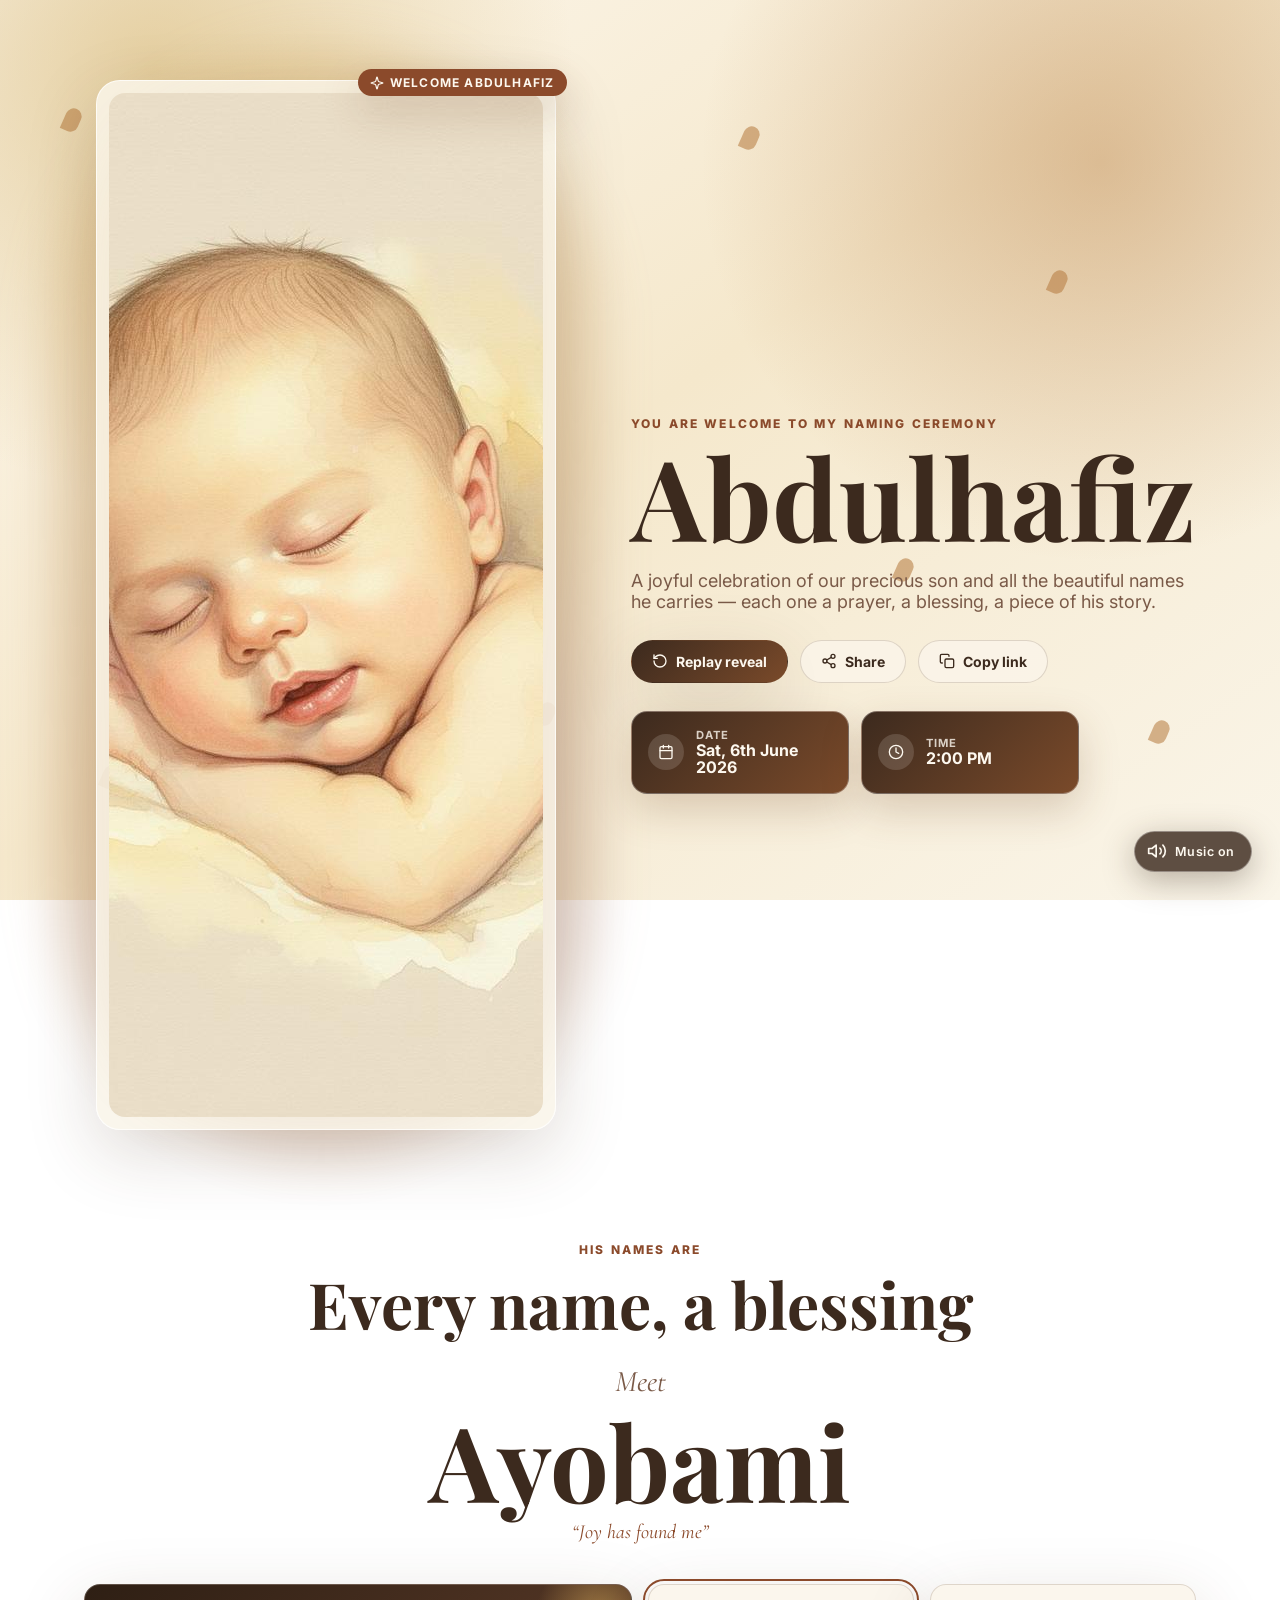
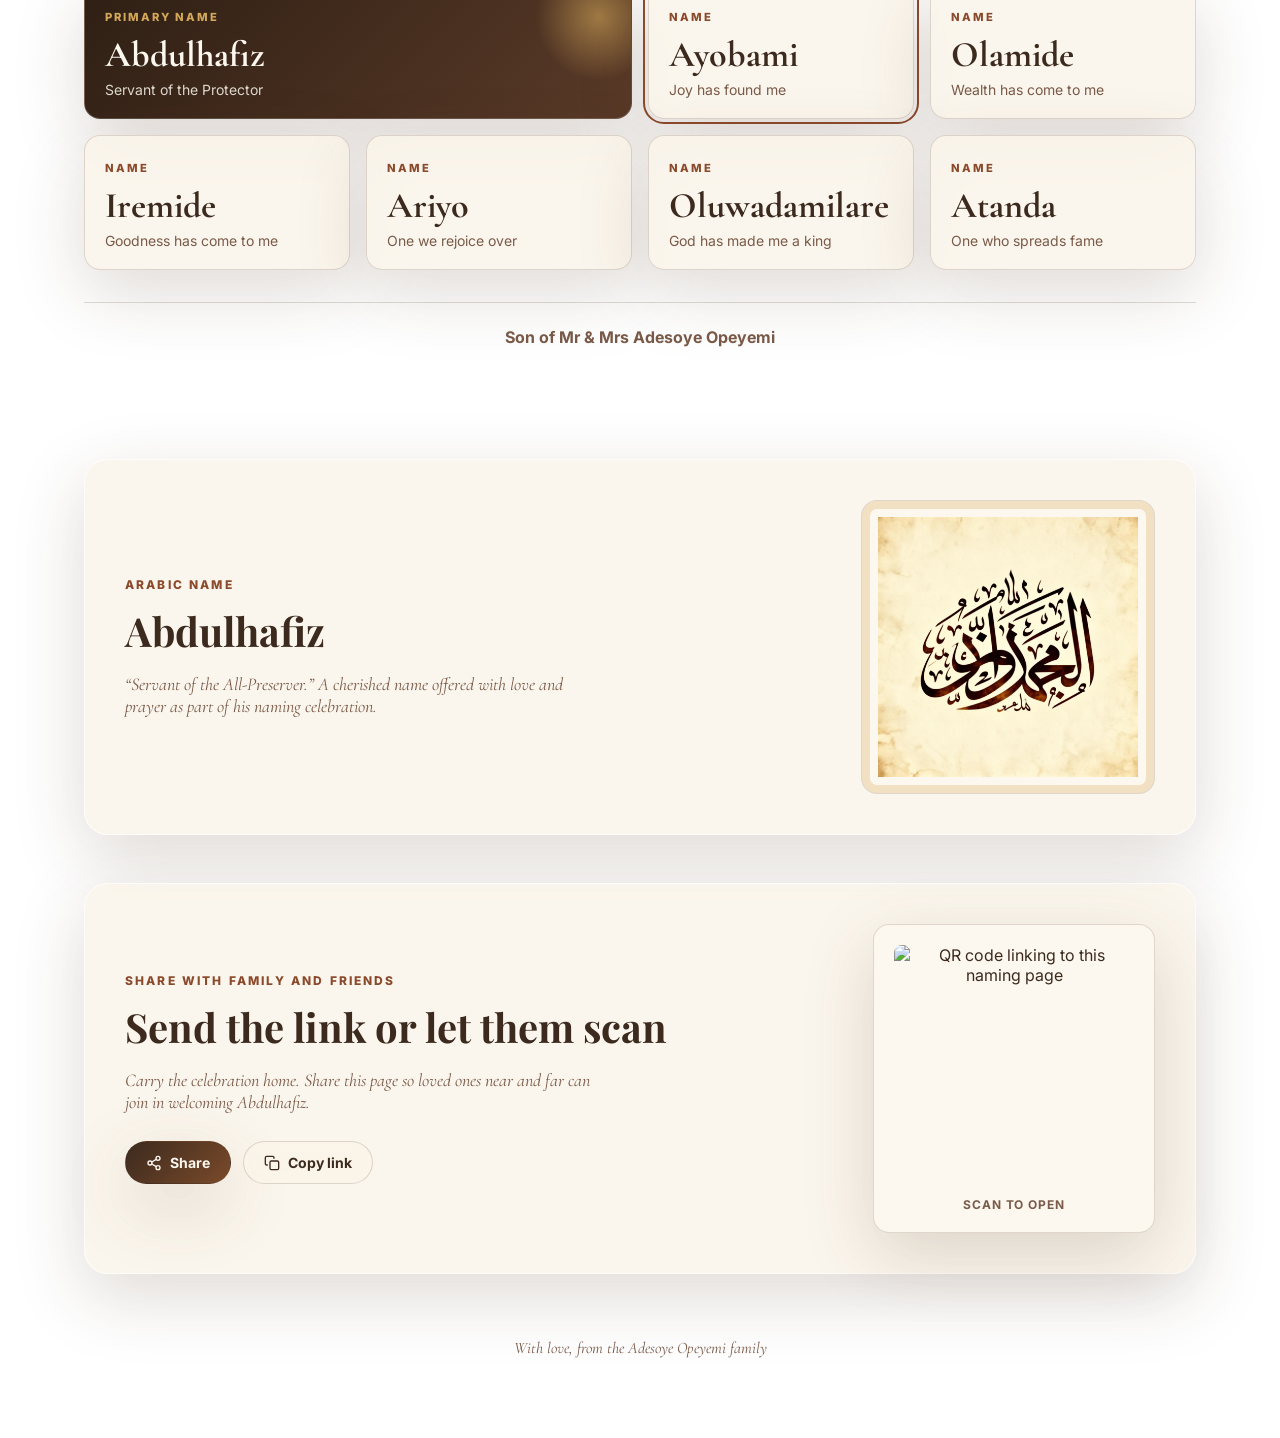
==== commit 16b37ffd: "Update image source paths in index.html" ====
--- a/index.html
+++ b/index.html
@@ -36,7 +36,7 @@
           <div class="portrait anim-float-in">
             <div class="portrait-ring anim-ring" aria-hidden="true"></div>
             <div class="portrait-card">
-              <img src="assets/baby-portrait.jpg" alt="Watercolor portrait of baby Abdulhafiz" width="768" height="1024" />
+              <img src="baby-portrait.jpg" alt="Watercolor portrait of baby Abdulhafiz" width="768" height="1024" />
               <div class="welcome-badge">
                 <svg viewBox="0 0 24 24" fill="none" stroke="currentColor" stroke-width="2" stroke-linecap="round" stroke-linejoin="round" width="14" height="14"><path d="M9.937 15.5A2 2 0 0 0 8.5 14.063l-6.135-1.582a.5.5 0 0 1 0-.962L8.5 9.936A2 2 0 0 0 9.937 8.5l1.582-6.135a.5.5 0 0 1 .963 0L14.063 8.5A2 2 0 0 0 15.5 9.937l6.135 1.581a.5.5 0 0 1 0 .964L15.5 14.063a2 2 0 0 0-1.437 1.437l-1.582 6.135a.5.5 0 0 1-.963 0z"/></svg>
                 Welcome Abdulhafiz
@@ -119,7 +119,7 @@
             </p>
           </div>
           <figure class="arabic-figure">
-            <img src="assets/arabic-name.jpg" alt="Arabic calligraphy reading Abdulhafiz" width="260" height="260" loading="lazy" />
+            <img src="arabic-name.jpg" alt="Arabic calligraphy reading Abdulhafiz" width="260" height="260" loading="lazy" />
           </figure>
         </section>
 
--- a/styles.css
+++ b/styles.css
@@ -554,3 +554,58 @@
     transition-duration: 1ms !important;
   }
 }
+
+/* ── Music Toggle Button ── */
+.music-btn {
+  position: fixed;
+  bottom: 1.75rem;
+  right: 1.75rem;
+  z-index: 200;
+  display: inline-flex;
+  align-items: center;
+  gap: 0.5rem;
+  padding: 0.6rem 1rem 0.6rem 0.75rem;
+  border-radius: 9999px;
+  border: 1px solid rgba(255, 255, 255, 0.35);
+  background: rgba(60, 42, 30, 0.82);
+  color: #fdf8ef;
+  font-family: var(--font-sans);
+  font-size: 0.78rem;
+  font-weight: 600;
+  letter-spacing: 0.04em;
+  cursor: pointer;
+  backdrop-filter: blur(10px);
+  -webkit-backdrop-filter: blur(10px);
+  box-shadow: 0 8px 32px rgba(60, 42, 30, 0.35);
+  transition: transform 0.2s ease, background 0.2s ease, box-shadow 0.2s ease;
+}
+.music-btn:hover {
+  background: rgba(90, 60, 40, 0.92);
+  transform: translateY(-2px);
+  box-shadow: 0 12px 36px rgba(60, 42, 30, 0.45);
+}
+.music-btn:active {
+  transform: translateY(0);
+}
+.music-btn.muted {
+  background: rgba(120, 80, 50, 0.65);
+  border-color: rgba(255, 255, 255, 0.18);
+}
+.music-btn__icon {
+  display: flex;
+  align-items: center;
+  flex-shrink: 0;
+}
+.music-btn__label {
+  white-space: nowrap;
+}
+
+/* pulse ring when music is playing */
+@keyframes music-pulse {
+  0%   { box-shadow: 0 8px 32px rgba(60,42,30,0.35), 0 0 0 0 rgba(139,74,43,0.4); }
+  70%  { box-shadow: 0 8px 32px rgba(60,42,30,0.35), 0 0 0 10px rgba(139,74,43,0); }
+  100% { box-shadow: 0 8px 32px rgba(60,42,30,0.35), 0 0 0 0 rgba(139,74,43,0); }
+}
+.music-btn.playing {
+  animation: music-pulse 2.2s ease-out infinite;
+}
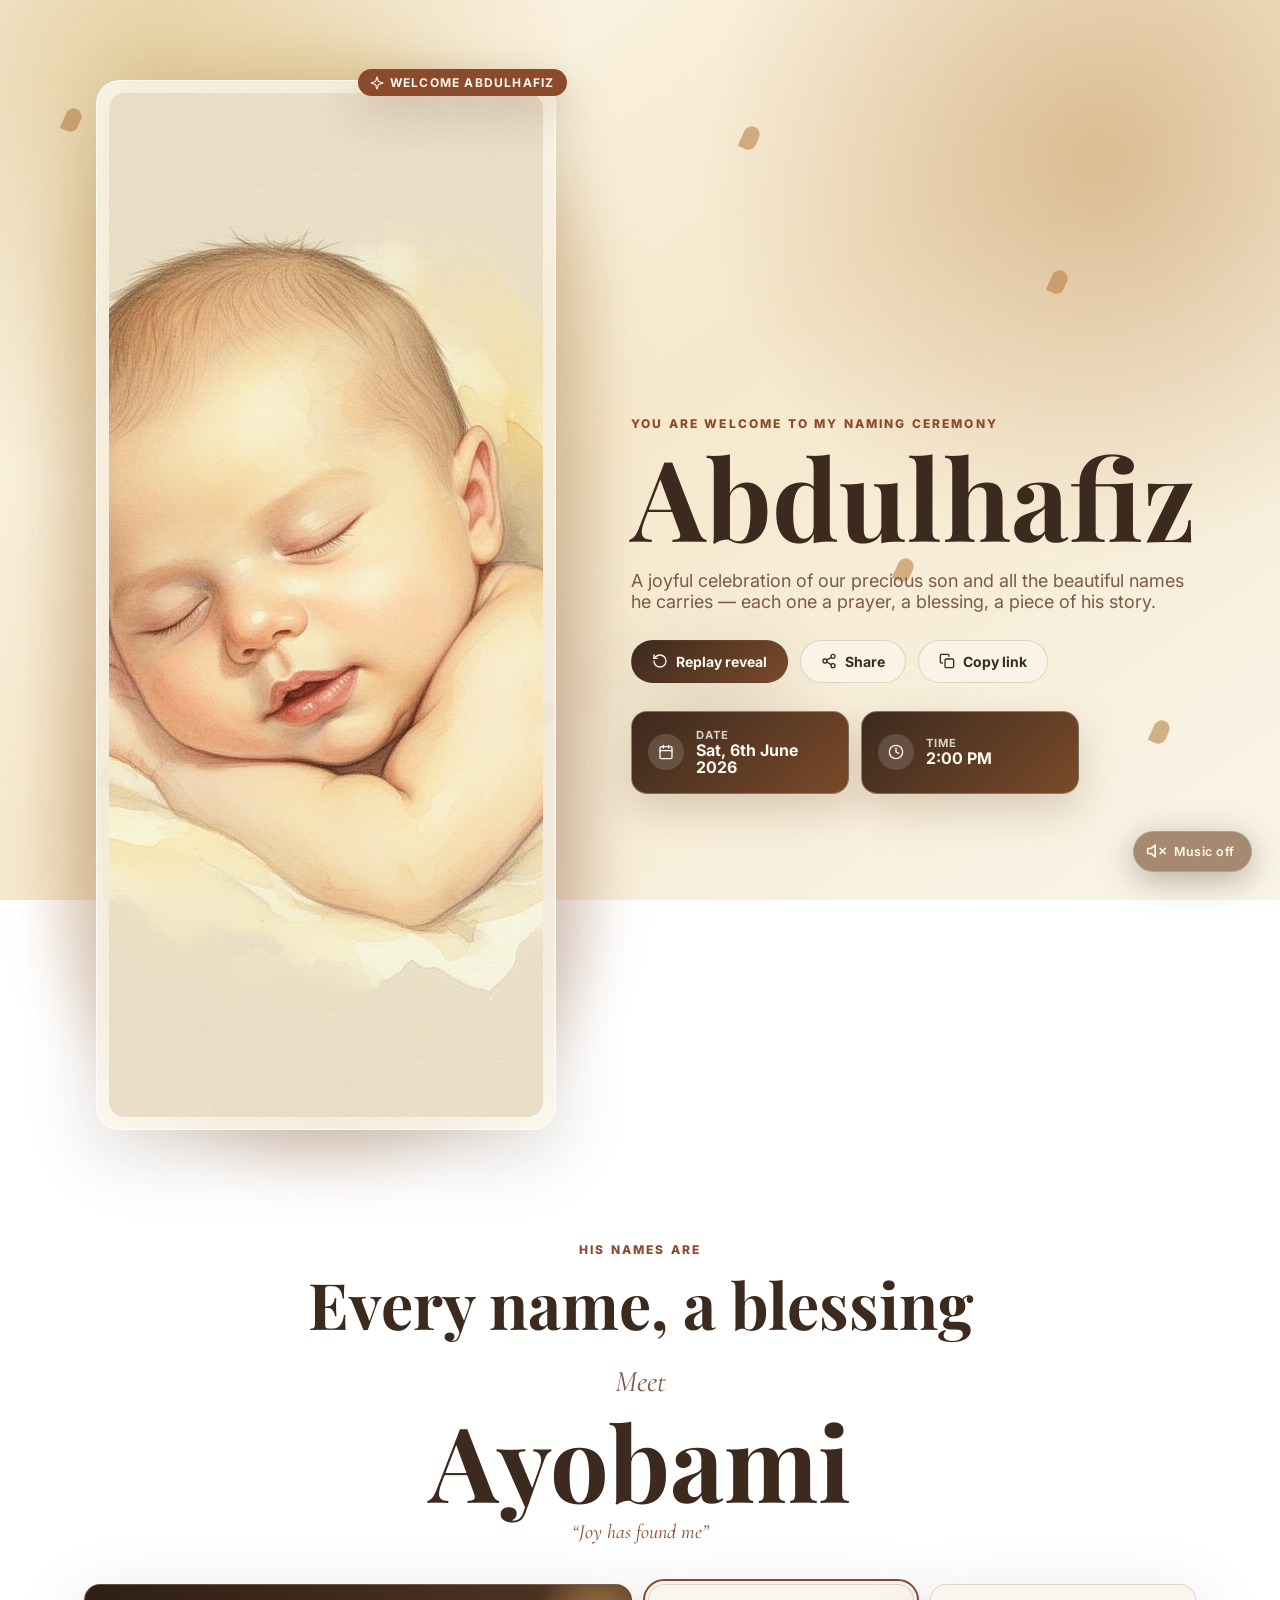
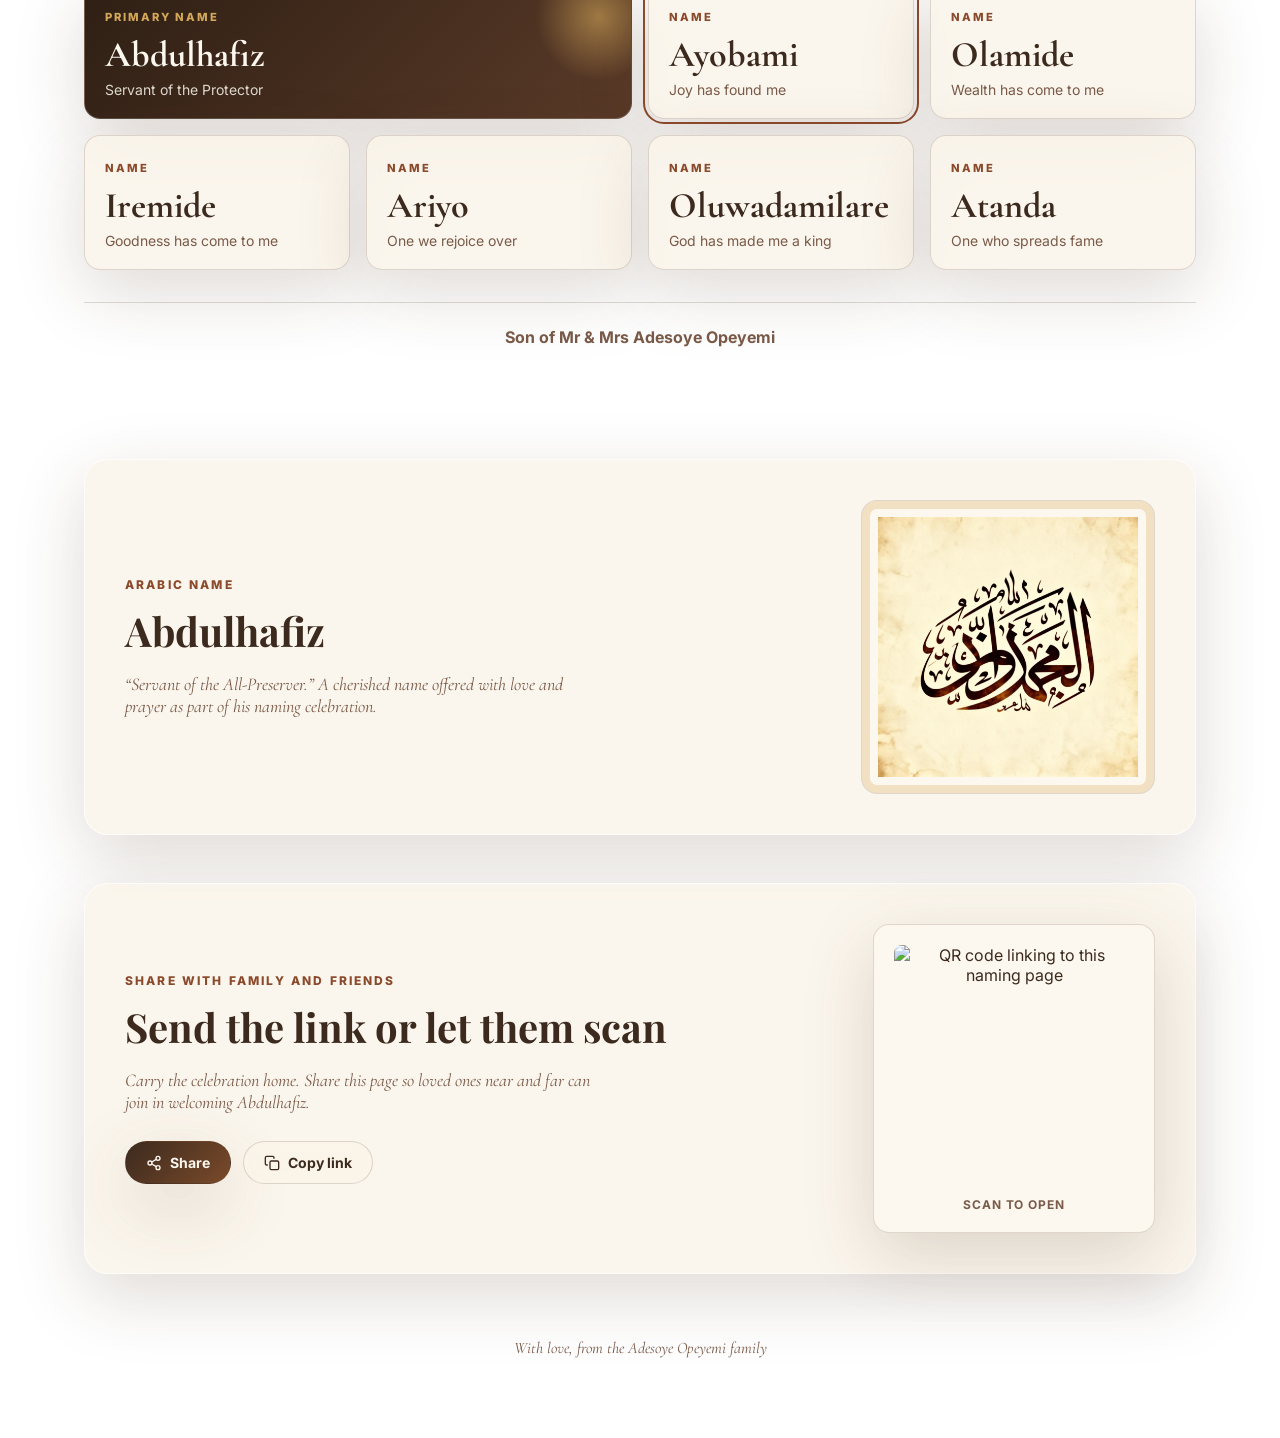
==== commit e2ddcb80: "Update music button for play and mute states" ====
--- a/index.html
+++ b/index.html
@@ -161,22 +161,22 @@
       <audio id="bgAudio" src="assets/background.mp3" loop preload="auto"></audio>
 
       <!-- music toggle button -->
-      <button id="musicBtn" class="music-btn" aria-label="Mute background music">
-        <span class="music-btn__icon" id="musicIcon">
-          <!-- speaker on -->
-          <svg id="iconOn" viewBox="0 0 24 24" fill="none" stroke="currentColor" stroke-width="2" stroke-linecap="round" stroke-linejoin="round" width="20" height="20">
+      <button id="musicBtn" class="music-btn muted" aria-label="Play music">
+        <span class="music-btn__icon">
+          <!-- speaker on (hidden until playing) -->
+          <svg id="iconOn" viewBox="0 0 24 24" fill="none" stroke="currentColor" stroke-width="2" stroke-linecap="round" stroke-linejoin="round" width="20" height="20" style="display:none">
             <polygon points="11 5 6 9 2 9 2 15 6 15 11 19 11 5"/>
             <path d="M15.54 8.46a5 5 0 0 1 0 7.07"/>
             <path d="M19.07 4.93a10 10 0 0 1 0 14.14"/>
           </svg>
-          <!-- speaker off -->
-          <svg id="iconOff" viewBox="0 0 24 24" fill="none" stroke="currentColor" stroke-width="2" stroke-linecap="round" stroke-linejoin="round" width="20" height="20" style="display:none">
+          <!-- speaker off (shown by default) -->
+          <svg id="iconOff" viewBox="0 0 24 24" fill="none" stroke="currentColor" stroke-width="2" stroke-linecap="round" stroke-linejoin="round" width="20" height="20">
             <polygon points="11 5 6 9 2 9 2 15 6 15 11 19 11 5"/>
             <line x1="23" y1="9" x2="17" y2="15"/>
             <line x1="17" y1="9" x2="23" y2="15"/>
           </svg>
         </span>
-        <span class="music-btn__label" id="musicLabel">Music on</span>
+        <span class="music-btn__label" id="musicLabel">Music off</span>
       </button>
     </main>
 
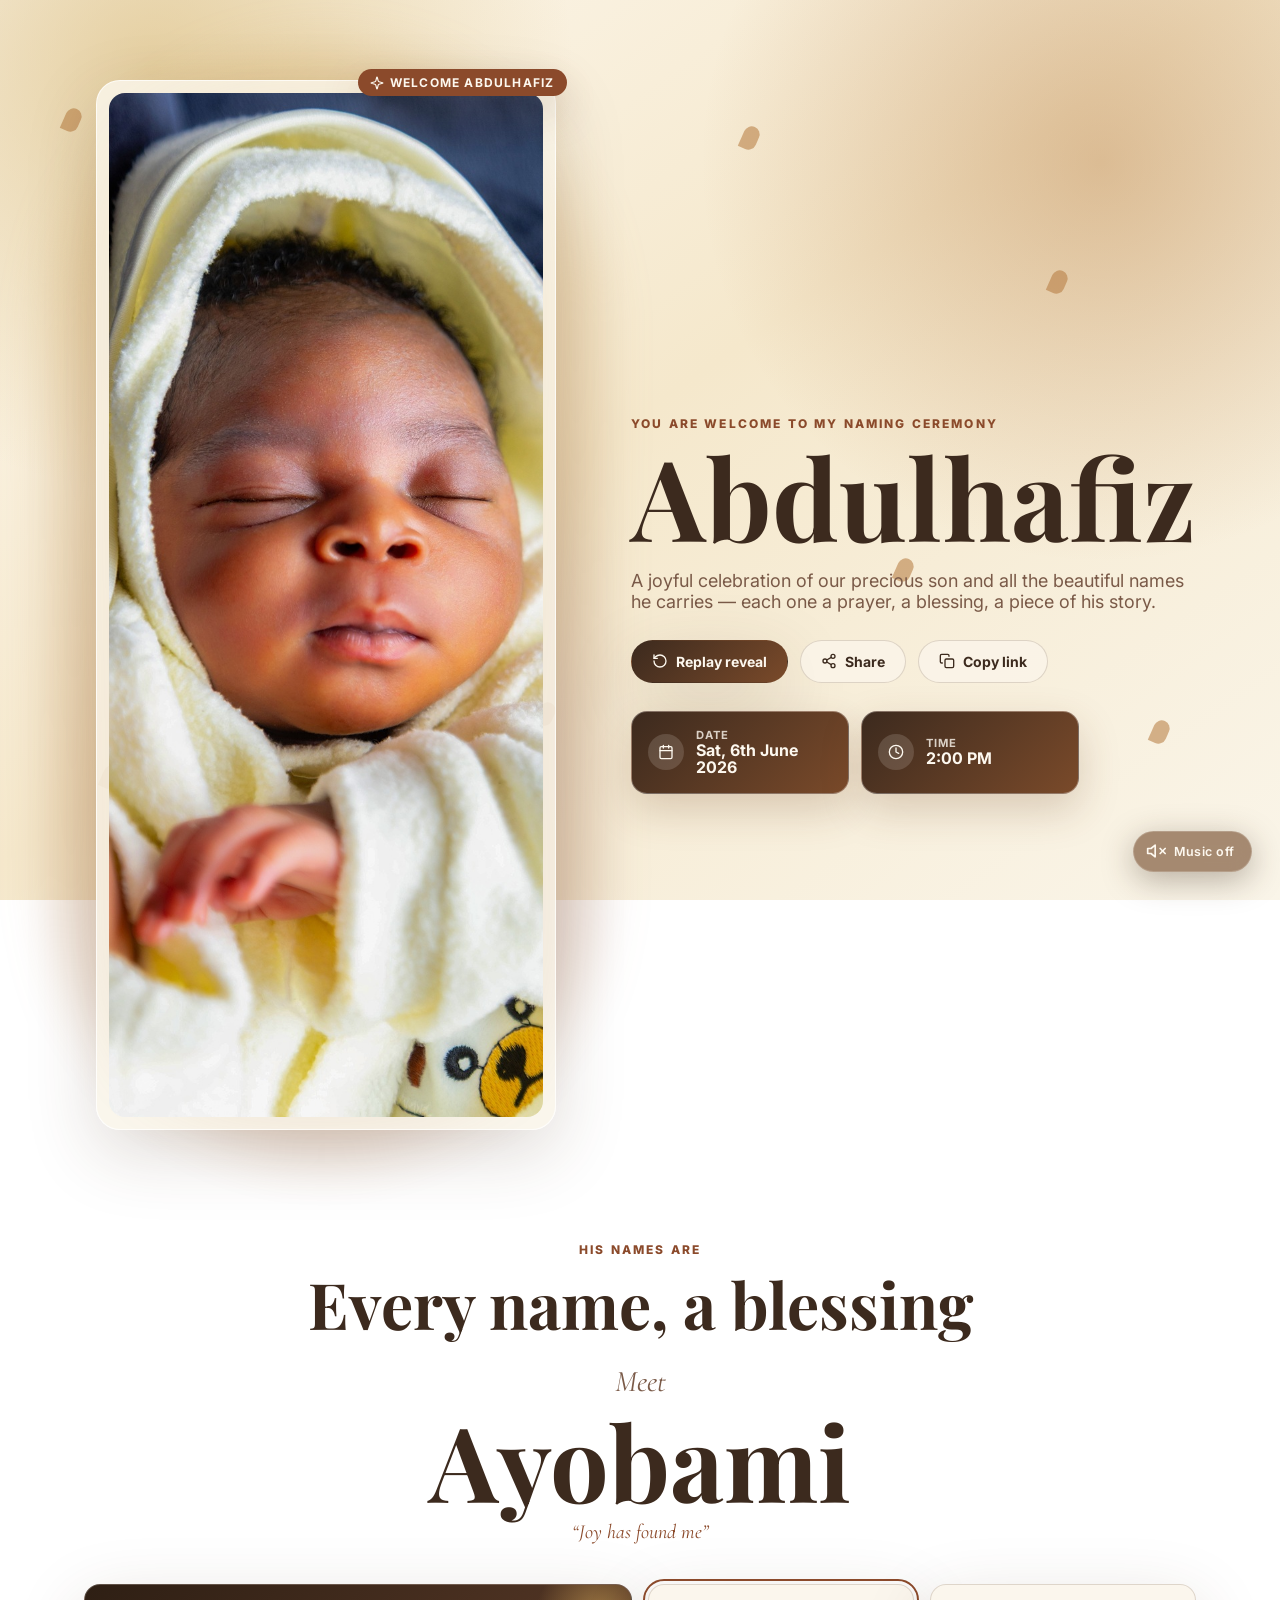
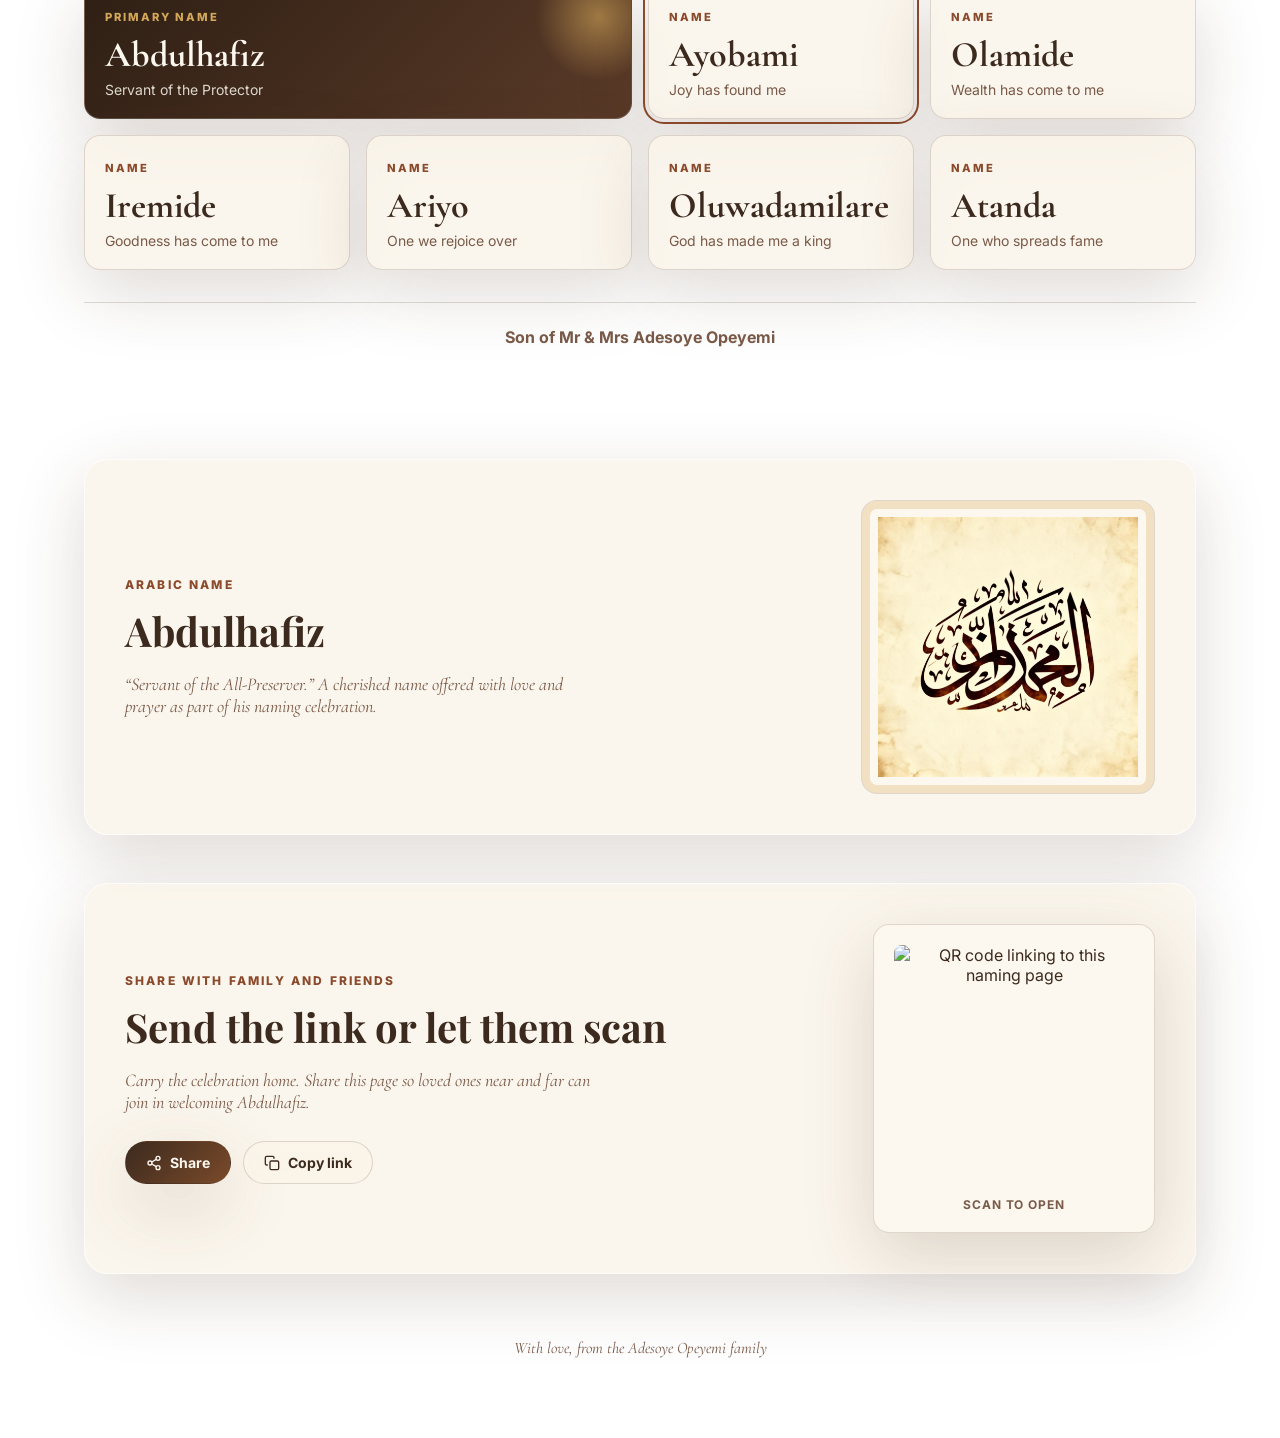
==== commit a4d7f77d: "Fix image file extension in index.html" ====
--- a/index.html
+++ b/index.html
@@ -36,7 +36,7 @@
           <div class="portrait anim-float-in">
             <div class="portrait-ring anim-ring" aria-hidden="true"></div>
             <div class="portrait-card">
-              <img src="baby-portrait.jpg" alt="Watercolor portrait of baby Abdulhafiz" width="768" height="1024" />
+              <img src="baby-portrait.jpg.jpeg" alt="Watercolor portrait of baby Abdulhafiz" width="768" height="1024" />
               <div class="welcome-badge">
                 <svg viewBox="0 0 24 24" fill="none" stroke="currentColor" stroke-width="2" stroke-linecap="round" stroke-linejoin="round" width="14" height="14"><path d="M9.937 15.5A2 2 0 0 0 8.5 14.063l-6.135-1.582a.5.5 0 0 1 0-.962L8.5 9.936A2 2 0 0 0 9.937 8.5l1.582-6.135a.5.5 0 0 1 .963 0L14.063 8.5A2 2 0 0 0 15.5 9.937l6.135 1.581a.5.5 0 0 1 0 .964L15.5 14.063a2 2 0 0 0-1.437 1.437l-1.582 6.135a.5.5 0 0 1-.963 0z"/></svg>
                 Welcome Abdulhafiz
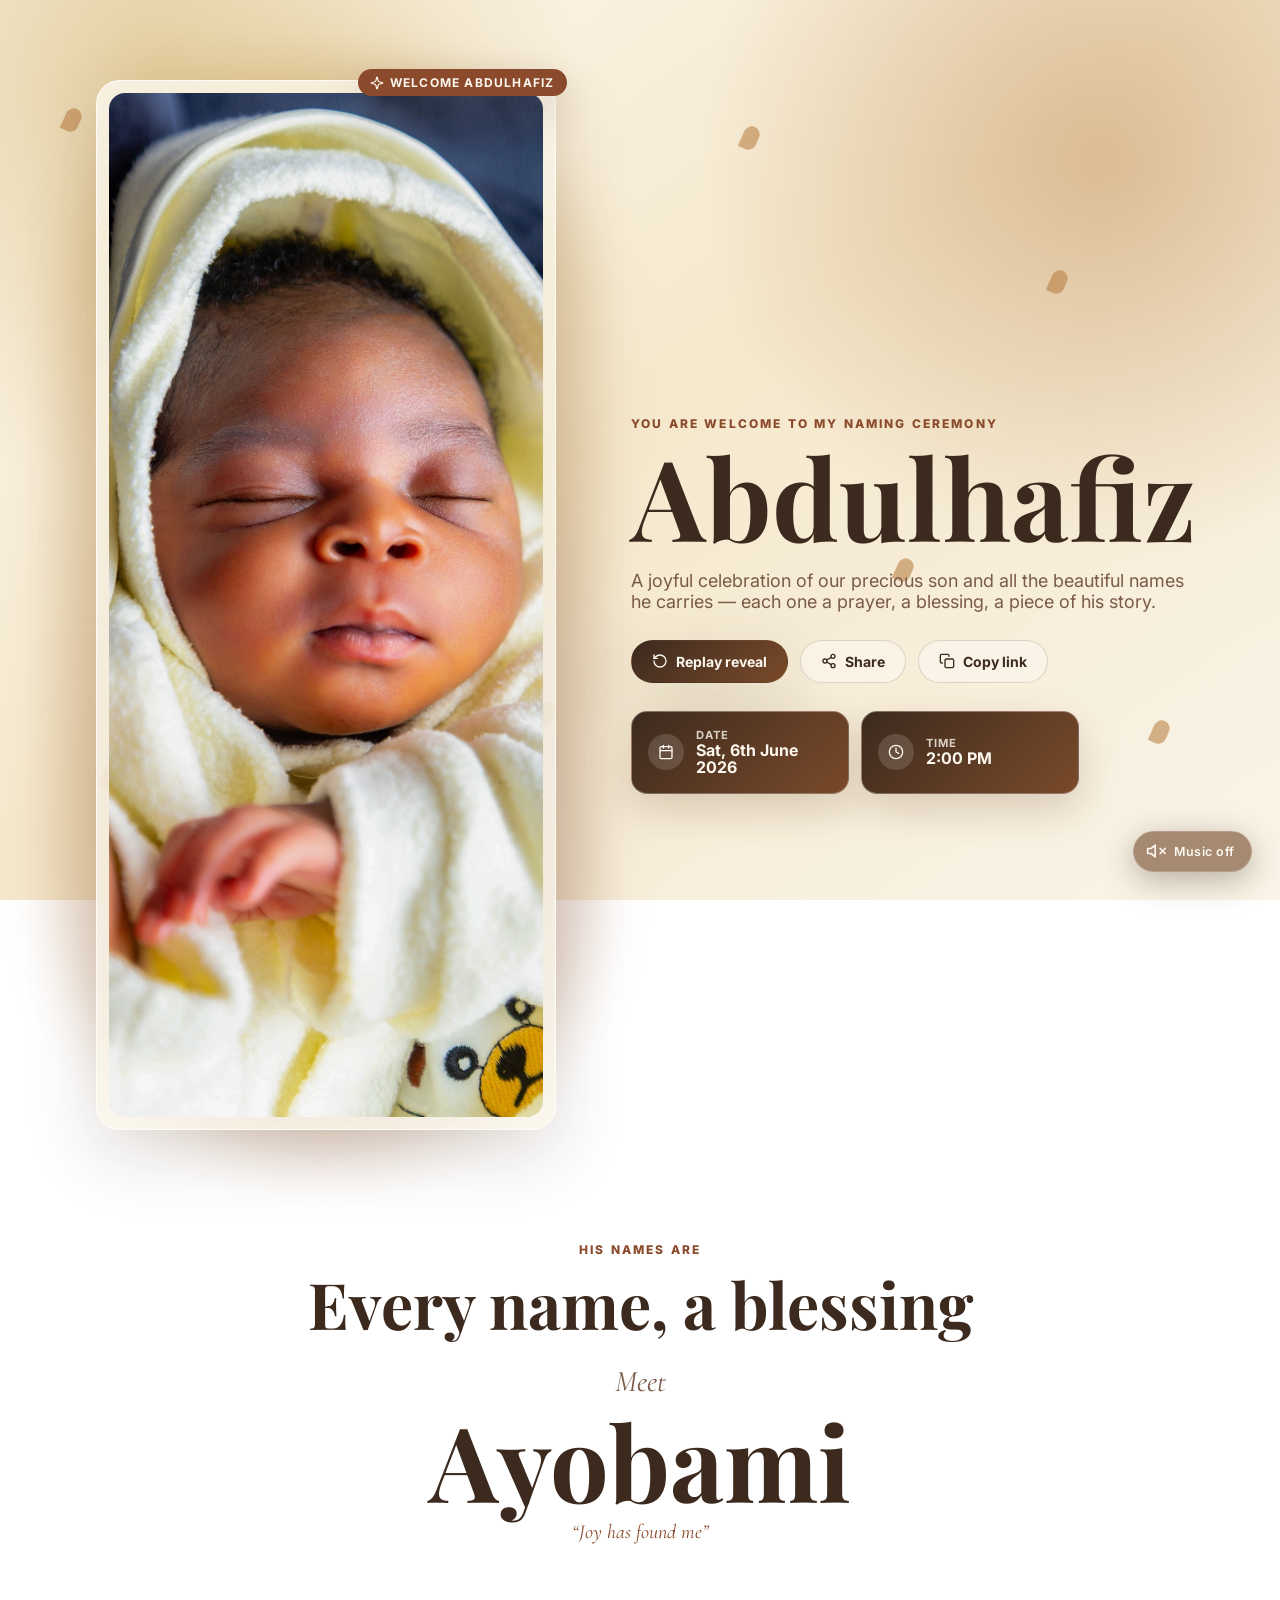
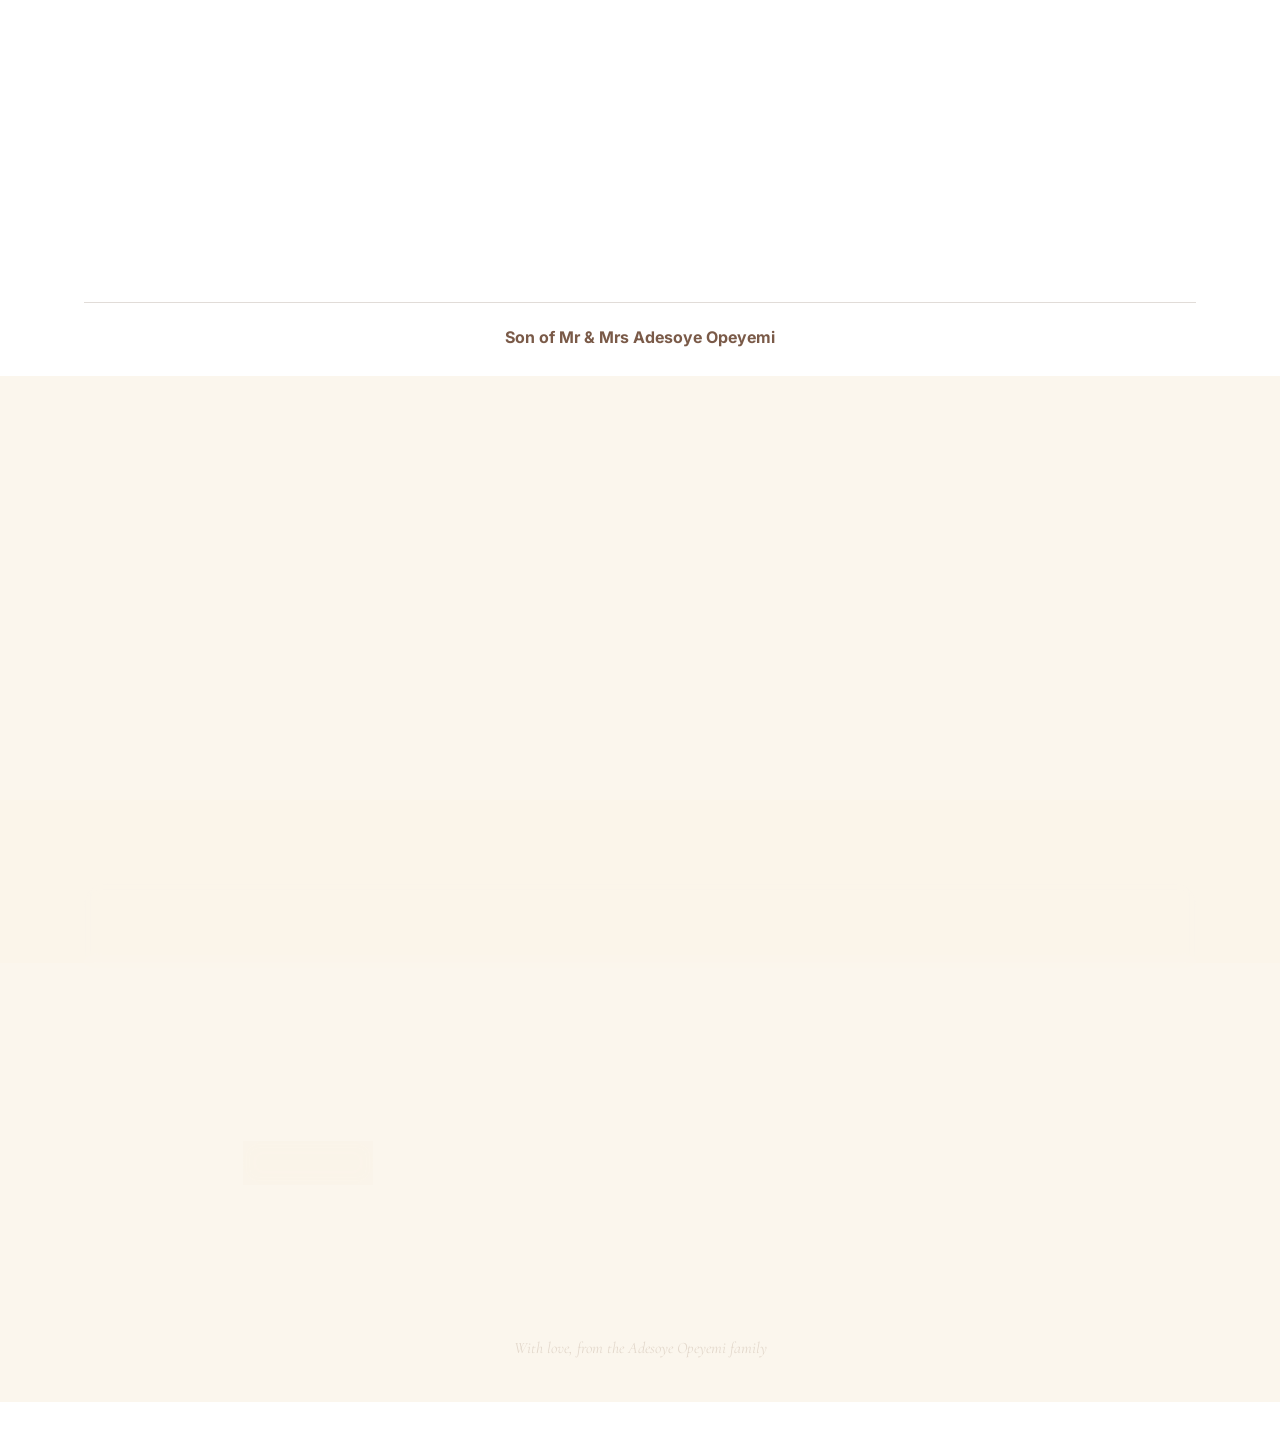
==== commit 175ea888: "Fix image file extension in index.html" ====
--- a/index.html
+++ b/index.html
@@ -36,7 +36,7 @@
           <div class="portrait anim-float-in">
             <div class="portrait-ring anim-ring" aria-hidden="true"></div>
             <div class="portrait-card">
-              <img src="baby-portrait.jpg.jpeg" alt="Watercolor portrait of baby Abdulhafiz" width="768" height="1024" />
+              <img src="baby-portrait.jpeg" alt="Watercolor portrait of baby Abdulhafiz" width="768" height="1024" />
               <div class="welcome-badge">
                 <svg viewBox="0 0 24 24" fill="none" stroke="currentColor" stroke-width="2" stroke-linecap="round" stroke-linejoin="round" width="14" height="14"><path d="M9.937 15.5A2 2 0 0 0 8.5 14.063l-6.135-1.582a.5.5 0 0 1 0-.962L8.5 9.936A2 2 0 0 0 9.937 8.5l1.582-6.135a.5.5 0 0 1 .963 0L14.063 8.5A2 2 0 0 0 15.5 9.937l6.135 1.581a.5.5 0 0 1 0 .964L15.5 14.063a2 2 0 0 0-1.437 1.437l-1.582 6.135a.5.5 0 0 1-.963 0z"/></svg>
                 Welcome Abdulhafiz
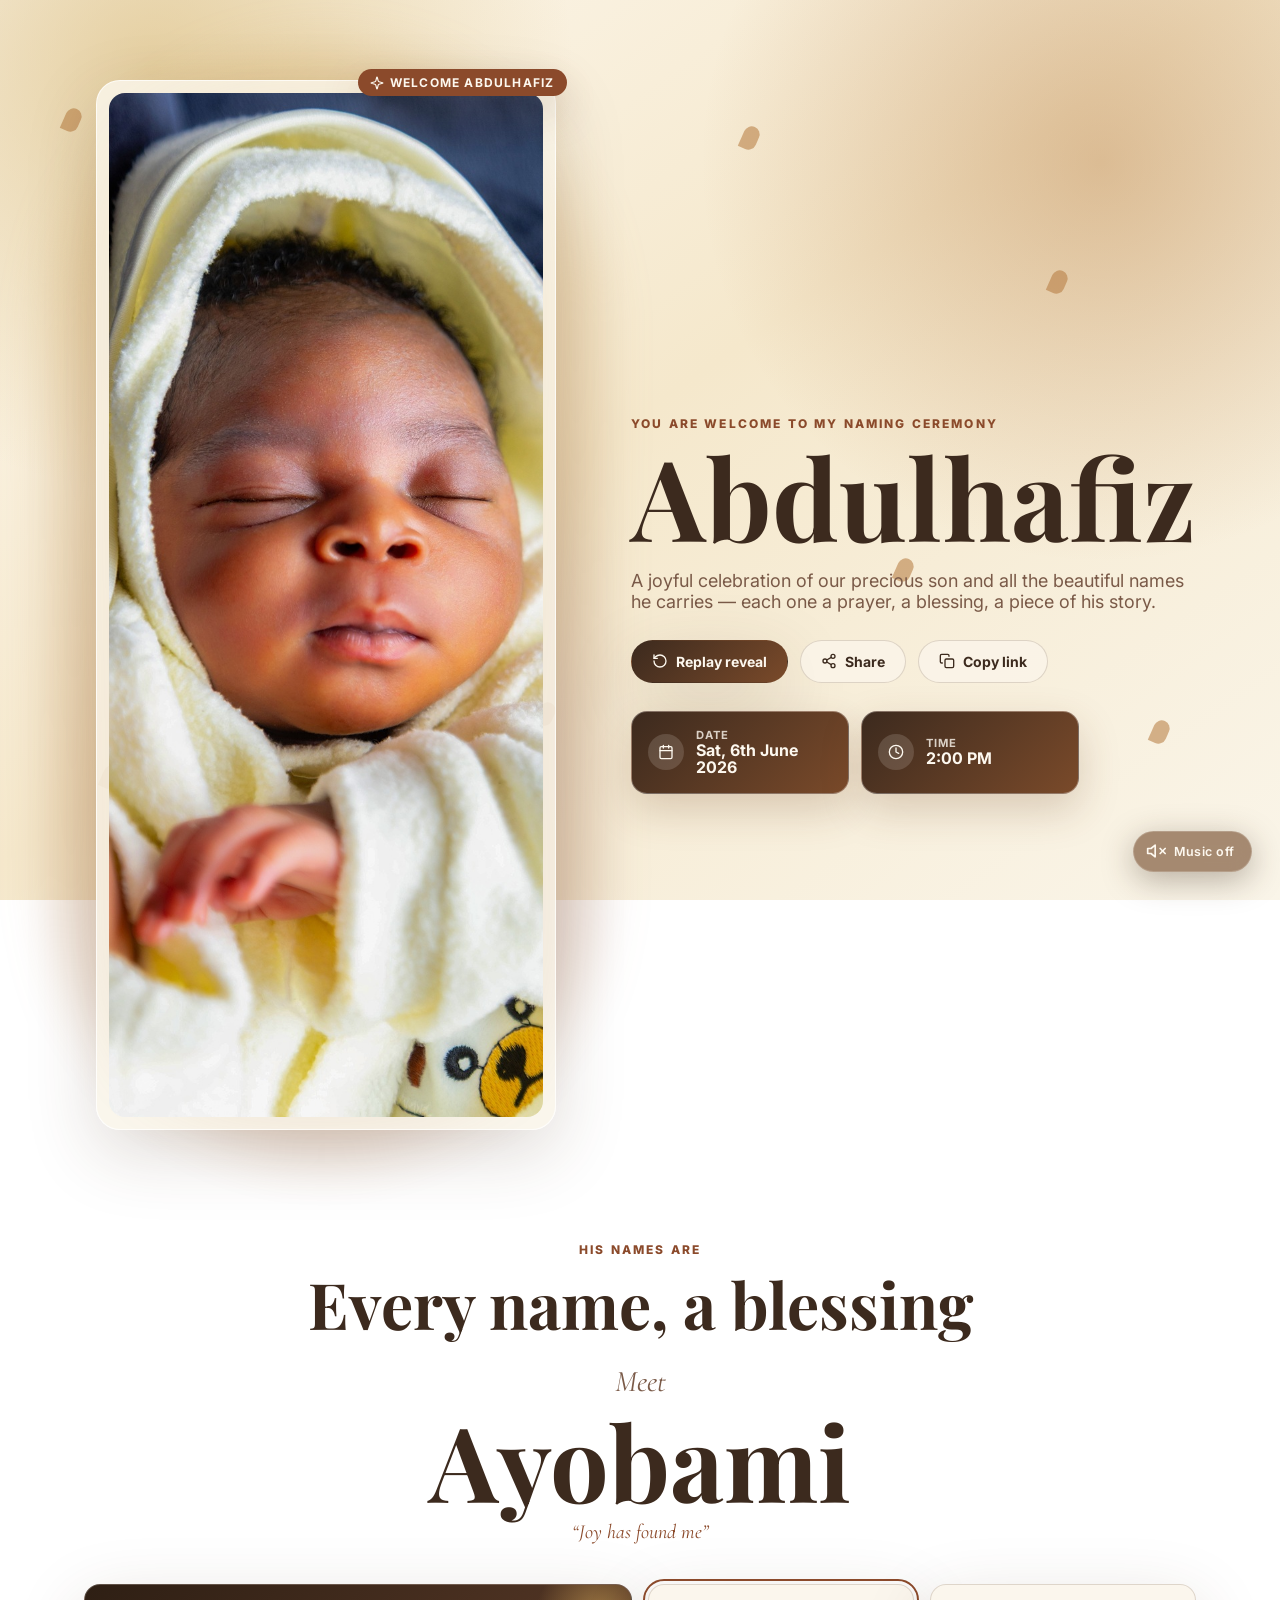
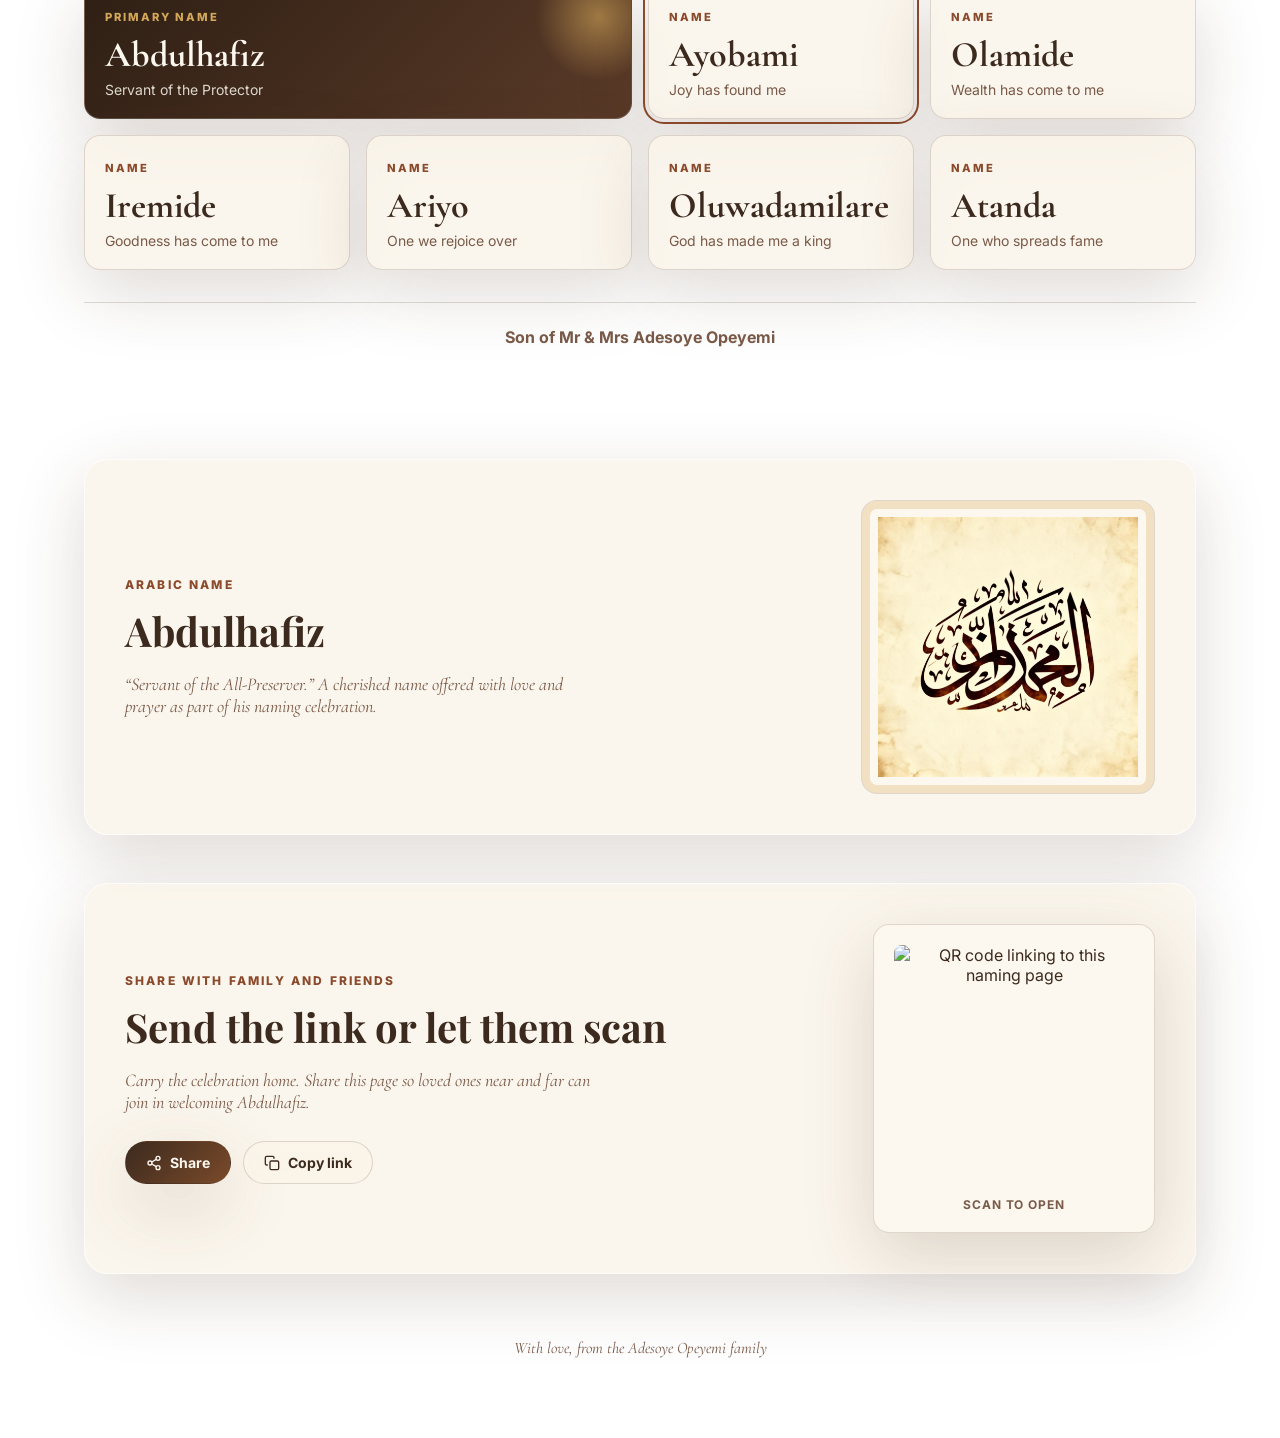
==== commit 2be176ee: "Update background audio source path" ====
--- a/index.html
+++ b/index.html
@@ -158,7 +158,7 @@
       <div id="toast" class="toast" role="status" aria-live="polite"></div>
 
       <!-- background music -->
-      <audio id="bgAudio" src="assets/background.mp3" loop preload="auto"></audio>
+      <audio id="bgAudio" src="background.mp3" loop preload="auto"></audio>
 
       <!-- music toggle button -->
       <button id="musicBtn" class="music-btn muted" aria-label="Play music">
